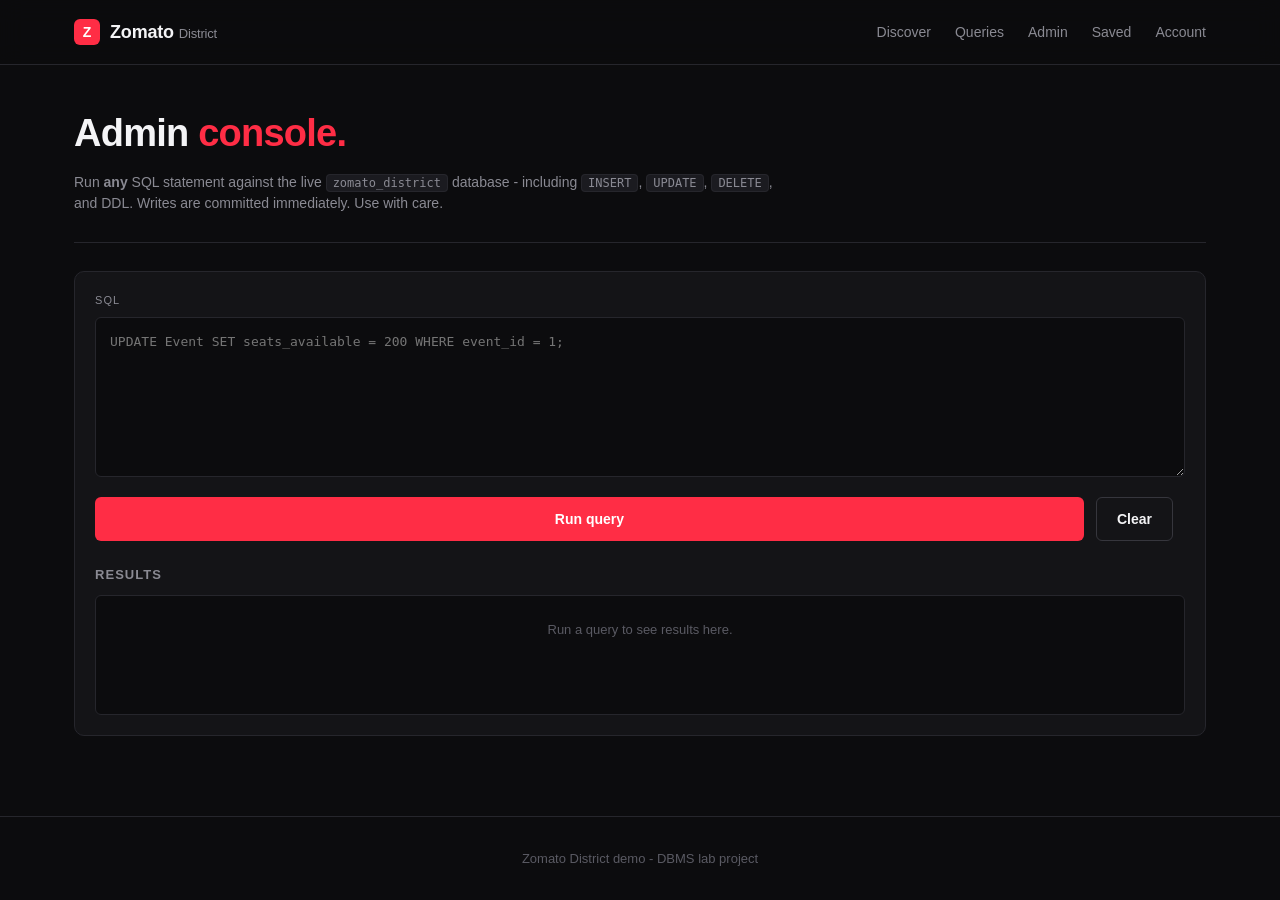
==== frontend/admin.html @ e1ee9258 "Added admin page which allows all queries and updated the frontend" ====
<!doctype html>
<html lang="en">
<head>
<meta charset="utf-8" />
<meta name="viewport" content="width=device-width, initial-scale=1" />
<title>Admin - Zomato District</title>
<link rel="stylesheet" href="css/style.css" />
</head>
<body>

<header class="site-header">
  <div class="container">
    <a href="index.html" class="logo">
      <div class="logo-mark">Z</div>
      <div>Zomato <span class="logo-sub">District</span></div>
    </a>
    <nav class="site-nav">
      <a href="index.html">Discover</a>
      <a href="queries.html">Queries</a>
      <a href="admin.html">Admin</a>
      <a href="#">Saved</a>
      <a href="#">Account</a>
    </nav>
  </div>
</header>

<main class="container">
  <section class="queries-hero">
    <h1>Admin <span class="accent">console.</span></h1>
    <p>
      Run <strong>any</strong> SQL statement against the live <code>zomato_district</code> database -
      including <code>INSERT</code>, <code>UPDATE</code>, <code>DELETE</code>, and DDL.
      Writes are committed immediately. Use with care.
    </p>
  </section>

  <div class="queries-wrap">
    <section class="editor-panel" style="grid-column: 1 / -1;">
      <label class="panel-label" for="sqlEditor">SQL</label>
      <textarea id="sqlEditor" class="sql-editor" spellcheck="false"
        placeholder="UPDATE Event SET seats_available = 200 WHERE event_id = 1;"></textarea>

      <div class="editor-actions">
        <button id="runBtn" class="btn btn-primary">Run query</button>
        <button id="clearBtn" class="btn btn-ghost">Clear</button>
        <span id="statusLine" class="status-line"></span>
      </div>

      <div id="errorBox" class="notice warn hidden" style="margin-top: 14px;"></div>

      <div class="results-wrap">
        <h2>Results</h2>
        <div id="resultsRoot" class="results-root">
          <div class="results-empty">Run a query to see results here.</div>
        </div>
      </div>
    </section>
  </div>
</main>

<footer class="site-footer">
  <div class="container">Zomato District demo - DBMS lab project</div>
</footer>

<script src="js/utils.js"></script>
<script src="js/admin.js"></script>
</body>
</html>
---- frontend/css/style.css ----
:root {
  --bg: #0c0c0e;
  --bg-elev: #141417;
  --bg-elev-2: #1b1b20;
  --border: #26262c;
  --border-strong: #36363d;
  --text: #f4f4f6;
  --text-muted: #8a8a93;
  --text-dim: #5a5a63;
  --red: #ff2d45;
  --red-soft: #ff5566;
  --red-ink: #2a0b10;
  --radius: 10px;
  --radius-sm: 6px;
  --shadow: 0 1px 0 rgba(255, 255, 255, 0.03) inset, 0 10px 30px rgba(0, 0, 0, 0.4);
}

* { box-sizing: border-box; margin: 0; padding: 0; }

html, body {
  background: var(--bg);
  color: var(--text);
  font-family: -apple-system, BlinkMacSystemFont, "Inter", "Segoe UI", Roboto, Helvetica, Arial, sans-serif;
  font-size: 15px;
  line-height: 1.5;
  min-height: 100vh;
  -webkit-font-smoothing: antialiased;
}

a { color: inherit; text-decoration: none; }
button { font: inherit; color: inherit; cursor: pointer; border: none; background: none; }
input, select { font: inherit; color: inherit; }

/* ---------- layout ---------- */

.container {
  max-width: 1180px;
  margin: 0 auto;
  padding: 0 24px;
}

.site-header {
  border-bottom: 1px solid var(--border);
  background: rgba(12, 12, 14, 0.85);
  backdrop-filter: blur(12px);
  position: sticky;
  top: 0;
  z-index: 10;
}

.site-header .container {
  display: flex;
  align-items: center;
  justify-content: space-between;
  height: 64px;
}

.logo {
  display: flex;
  align-items: center;
  gap: 10px;
  font-weight: 700;
  font-size: 18px;
  letter-spacing: -0.01em;
}
.logo-mark {
  width: 26px;
  height: 26px;
  border-radius: 6px;
  background: var(--red);
  display: grid;
  place-items: center;
  color: white;
  font-weight: 900;
  font-size: 14px;
}
.logo-sub { color: var(--text-muted); font-weight: 400; font-size: 13px; }

.site-nav { display: flex; gap: 24px; font-size: 14px; color: var(--text-muted); }
.site-nav a:hover { color: var(--text); }

.site-footer {
  border-top: 1px solid var(--border);
  margin-top: 80px;
  padding: 32px 0;
  color: var(--text-dim);
  font-size: 13px;
  text-align: center;
}

/* ---------- hero ---------- */

.hero {
  padding: 56px 0 40px;
  border-bottom: 1px solid var(--border);
}
.hero h1 {
  font-size: clamp(28px, 4vw, 42px);
  font-weight: 700;
  letter-spacing: -0.02em;
  margin-bottom: 10px;
}
.hero h1 .accent { color: var(--red); }
.hero p {
  color: var(--text-muted);
  font-size: 16px;
  max-width: 640px;
}

/* ---------- filters ---------- */

.filters {
  display: flex;
  flex-wrap: wrap;
  gap: 12px;
  margin-top: 28px;
}
.filters input,
.filters select {
  background: var(--bg-elev);
  border: 1px solid var(--border);
  border-radius: var(--radius-sm);
  padding: 10px 14px;
  color: var(--text);
  min-width: 180px;
  transition: border-color 0.15s;
}
.filters input:focus,
.filters select:focus {
  outline: none;
  border-color: var(--red);
}
.filters input::placeholder { color: var(--text-dim); }
.filters .search-box { flex: 1; min-width: 240px; }

/* ---------- event grid ---------- */

.section-title {
  font-size: 20px;
  font-weight: 600;
  margin: 40px 0 20px;
  letter-spacing: -0.01em;
}
.section-title .count {
  color: var(--text-dim);
  font-weight: 400;
  font-size: 14px;
  margin-left: 10px;
}

.event-grid {
  display: grid;
  grid-template-columns: repeat(auto-fill, minmax(280px, 1fr));
  gap: 20px;
}

.event-card {
  background: var(--bg-elev);
  border: 1px solid var(--border);
  border-radius: var(--radius);
  overflow: hidden;
  transition: transform 0.2s, border-color 0.2s;
  display: flex;
  flex-direction: column;
  cursor: pointer;
}
.event-card:hover {
  border-color: var(--red);
  transform: translateY(-2px);
}
.event-card .cover {
  height: 140px;
  background: linear-gradient(135deg, #1b1b20 0%, #26262c 100%);
  position: relative;
  border-bottom: 1px solid var(--border);
  display: grid;
  place-items: center;
  color: var(--text-dim);
  font-size: 12px;
  letter-spacing: 0.1em;
  text-transform: uppercase;
}
.event-card .cover::before {
  content: "";
  position: absolute; inset: 0;
  background: radial-gradient(circle at 20% 10%, rgba(255, 45, 69, 0.15), transparent 60%);
}
.event-card .cover .cat-badge {
  position: absolute; top: 12px; left: 12px;
  background: rgba(12, 12, 14, 0.8);
  color: var(--text);
  padding: 4px 10px;
  border-radius: 100px;
  font-size: 11px;
  letter-spacing: 0.02em;
  border: 1px solid var(--border-strong);
  text-transform: none;
}
.event-card .cover .age-badge {
  position: absolute; top: 12px; right: 12px;
  background: var(--red);
  color: white;
  padding: 3px 8px;
  border-radius: 100px;
  font-size: 10px;
  font-weight: 700;
}

.event-card .body {
  padding: 16px 18px 20px;
  flex: 1;
  display: flex;
  flex-direction: column;
  gap: 8px;
}
.event-card h3 {
  font-size: 16px;
  font-weight: 600;
  letter-spacing: -0.01em;
}
.event-card .meta {
  color: var(--text-muted);
  font-size: 13px;
  display: flex;
  flex-wrap: wrap;
  gap: 6px 10px;
}
.event-card .meta span { display: inline-flex; align-items: center; gap: 5px; }
.event-card .meta .dot { color: var(--text-dim); }

.event-card .foot {
  margin-top: auto;
  padding-top: 14px;
  display: flex;
  justify-content: space-between;
  align-items: center;
  border-top: 1px solid var(--border);
}
.event-card .price {
  color: var(--text);
  font-weight: 700;
  font-size: 16px;
}
.event-card .price .from { color: var(--text-dim); font-weight: 400; font-size: 11px; text-transform: uppercase; }
.event-card .seats {
  font-size: 12px;
  color: var(--text-muted);
}
.event-card .seats.low { color: var(--red); }

.empty-state {
  padding: 80px 20px;
  text-align: center;
  color: var(--text-muted);
  border: 1px dashed var(--border);
  border-radius: var(--radius);
}

/* ---------- event detail page ---------- */

.event-detail {
  display: grid;
  grid-template-columns: 1.6fr 1fr;
  gap: 32px;
  margin-top: 40px;
}
@media (max-width: 860px) { .event-detail { grid-template-columns: 1fr; } }

.detail-main h1 {
  font-size: clamp(26px, 3.4vw, 36px);
  font-weight: 700;
  letter-spacing: -0.02em;
  margin-bottom: 12px;
}
.detail-main .chips {
  display: flex;
  gap: 8px;
  flex-wrap: wrap;
  margin-bottom: 24px;
}
.chip {
  display: inline-flex;
  align-items: center;
  gap: 6px;
  background: var(--bg-elev);
  border: 1px solid var(--border);
  padding: 5px 12px;
  border-radius: 100px;
  font-size: 12px;
  color: var(--text-muted);
}
.chip.red {
  background: rgba(255, 45, 69, 0.1);
  border-color: rgba(255, 45, 69, 0.3);
  color: var(--red-soft);
}

.detail-main .about {
  background: var(--bg-elev);
  border: 1px solid var(--border);
  border-radius: var(--radius);
  padding: 24px;
  margin-bottom: 24px;
}
.detail-main .about h2 {
  font-size: 15px;
  font-weight: 600;
  text-transform: uppercase;
  letter-spacing: 0.08em;
  color: var(--text-muted);
  margin-bottom: 12px;
}
.detail-main .about p { color: var(--text); line-height: 1.65; }

.info-grid {
  display: grid;
  grid-template-columns: repeat(auto-fit, minmax(140px, 1fr));
  gap: 14px;
  margin-top: 18px;
  padding-top: 18px;
  border-top: 1px solid var(--border);
}
.info-grid div .label {
  display: block;
  color: var(--text-dim);
  font-size: 11px;
  text-transform: uppercase;
  letter-spacing: 0.05em;
  margin-bottom: 4px;
}
.info-grid div .value { color: var(--text); font-size: 14px; }

.lineup-list { display: flex; flex-direction: column; gap: 10px; }
.lineup-item {
  display: flex;
  align-items: center;
  justify-content: space-between;
  background: var(--bg-elev-2);
  border: 1px solid var(--border);
  padding: 12px 16px;
  border-radius: var(--radius-sm);
}
.lineup-item .name { font-weight: 500; }
.lineup-item .type { color: var(--text-muted); font-size: 12px; }

.reviews-list { display: flex; flex-direction: column; gap: 14px; }
.review-item {
  background: var(--bg-elev-2);
  border: 1px solid var(--border);
  padding: 16px 18px;
  border-radius: var(--radius-sm);
}
.review-item .head {
  display: flex;
  justify-content: space-between;
  align-items: center;
  margin-bottom: 8px;
}
.review-item .reviewer { font-weight: 500; font-size: 14px; }
.review-item .date { color: var(--text-dim); font-size: 12px; }
.review-item .stars { color: var(--red); letter-spacing: 2px; font-size: 14px; }
.review-item .stars .off { color: var(--border-strong); }
.review-item p { color: var(--text-muted); font-size: 14px; }

/* side panel */
.detail-side {
  position: sticky;
  top: 96px;
  align-self: start;
  background: var(--bg-elev);
  border: 1px solid var(--border);
  border-radius: var(--radius);
  padding: 24px;
}
.detail-side .price-block {
  padding-bottom: 16px;
  border-bottom: 1px solid var(--border);
  margin-bottom: 16px;
}
.detail-side .price-big {
  font-size: 30px;
  font-weight: 700;
  letter-spacing: -0.02em;
}
.detail-side .price-big .unit { color: var(--text-dim); font-size: 13px; font-weight: 400; margin-left: 4px; }
.detail-side .side-row {
  display: flex;
  justify-content: space-between;
  color: var(--text-muted);
  font-size: 13px;
  padding: 8px 0;
}
.detail-side .side-row .v { color: var(--text); font-weight: 500; }

.btn-row { display: flex; gap: 10px; margin-top: 16px; }

.btn {
  display: inline-flex;
  align-items: center;
  justify-content: center;
  gap: 8px;
  height: 44px;
  padding: 0 20px;
  border-radius: var(--radius-sm);
  font-weight: 600;
  font-size: 14px;
  transition: transform 0.05s, background 0.2s, border-color 0.2s;
  border: 1px solid transparent;
}
.btn:active { transform: scale(0.98); }
.btn-primary {
  background: var(--red);
  color: white;
  flex: 1;
}
.btn-primary:hover { background: var(--red-soft); }
.btn-ghost {
  background: transparent;
  border: 1px solid var(--border-strong);
  color: var(--text);
}
.btn-ghost:hover { border-color: var(--red); color: var(--red); }
.btn-ghost.active { background: rgba(255, 45, 69, 0.1); border-color: var(--red); color: var(--red); }

/* ---------- booking page ---------- */

.booking-wrap {
  display: grid;
  grid-template-columns: 1fr 1fr;
  gap: 32px;
  margin-top: 40px;
}
@media (max-width: 860px) { .booking-wrap { grid-template-columns: 1fr; } }

.panel {
  background: var(--bg-elev);
  border: 1px solid var(--border);
  border-radius: var(--radius);
  padding: 28px;
}
.panel h2 {
  font-size: 15px;
  font-weight: 600;
  text-transform: uppercase;
  letter-spacing: 0.08em;
  color: var(--text-muted);
  margin-bottom: 20px;
}

.form-row {
  margin-bottom: 20px;
}
.form-row label {
  display: block;
  font-size: 12px;
  color: var(--text-muted);
  text-transform: uppercase;
  letter-spacing: 0.05em;
  margin-bottom: 8px;
}
.counter {
  display: inline-flex;
  align-items: center;
  gap: 0;
  border: 1px solid var(--border-strong);
  border-radius: var(--radius-sm);
  overflow: hidden;
}
.counter button {
  width: 44px;
  height: 44px;
  font-size: 18px;
  background: var(--bg-elev-2);
  color: var(--text);
  border-right: 1px solid var(--border);
}
.counter button:last-child { border-left: 1px solid var(--border); border-right: none; }
.counter button:hover { background: var(--bg-elev); color: var(--red); }
.counter .value {
  min-width: 56px;
  text-align: center;
  font-weight: 600;
  font-size: 16px;
}

.offer-box { display: flex; gap: 8px; }
.offer-box input { flex: 1; background: var(--bg-elev-2); border: 1px solid var(--border-strong); padding: 0 14px; height: 44px; border-radius: var(--radius-sm); text-transform: uppercase; letter-spacing: 0.05em; }
.offer-box input:focus { outline: none; border-color: var(--red); }
.offer-box button { height: 44px; padding: 0 18px; border-radius: var(--radius-sm); background: var(--bg-elev-2); border: 1px solid var(--border-strong); color: var(--text); font-weight: 600; font-size: 13px; }
.offer-box button:hover { border-color: var(--red); color: var(--red); }

.select {
  width: 100%;
  background: var(--bg-elev-2);
  border: 1px solid var(--border-strong);
  color: var(--text);
  height: 44px;
  padding: 0 14px;
  border-radius: var(--radius-sm);
}
.select:focus { outline: none; border-color: var(--red); }

.notice {
  padding: 12px 14px;
  border-radius: var(--radius-sm);
  font-size: 13px;
  margin: 10px 0;
}
.notice.warn {
  background: rgba(255, 45, 69, 0.08);
  border: 1px solid rgba(255, 45, 69, 0.3);
  color: var(--red-soft);
}
.notice.info {
  background: var(--bg-elev-2);
  border: 1px solid var(--border);
  color: var(--text-muted);
}
.notice.ok {
  background: rgba(255, 45, 69, 0.08);
  border: 1px solid rgba(255, 45, 69, 0.4);
  color: var(--red-soft);
}

.summary-row {
  display: flex;
  justify-content: space-between;
  padding: 10px 0;
  color: var(--text-muted);
  font-size: 14px;
}
.summary-row.discount { color: var(--red); }
.summary-total {
  display: flex;
  justify-content: space-between;
  padding-top: 16px;
  margin-top: 8px;
  border-top: 1px solid var(--border);
  font-size: 18px;
  font-weight: 700;
}

.success-banner {
  margin-top: 24px;
  padding: 24px;
  border: 1px solid var(--red);
  background: rgba(255, 45, 69, 0.08);
  border-radius: var(--radius);
  text-align: center;
}
.success-banner h3 { color: var(--red); font-size: 20px; margin-bottom: 6px; letter-spacing: -0.01em; }
.success-banner p { color: var(--text-muted); font-size: 14px; }
.success-banner .code { color: var(--text); font-weight: 600; }
.hidden { display: none !important; }

/* ---------- back link ---------- */

.back-link {
  display: inline-flex;
  align-items: center;
  gap: 6px;
  color: var(--text-muted);
  font-size: 13px;
  margin-top: 24px;
  transition: color 0.15s;
}
.back-link:hover { color: var(--red); }

/* ---------- scrollbar polish ---------- */

::-webkit-scrollbar { width: 10px; height: 10px; }
::-webkit-scrollbar-track { background: var(--bg); }
::-webkit-scrollbar-thumb { background: var(--border-strong); border-radius: 100px; }
::-webkit-scrollbar-thumb:hover { background: var(--red); }

/* ---------- queries page ---------- */

.queries-hero {
  padding: 40px 0 28px;
  border-bottom: 1px solid var(--border);
  margin-bottom: 28px;
}
.queries-hero h1 {
  font-size: 38px;
  letter-spacing: -0.02em;
  font-weight: 800;
}
.queries-hero h1 .accent { color: var(--red); }
.queries-hero p {
  color: var(--text-muted);
  font-size: 14px;
  max-width: 720px;
  margin-top: 10px;
}
.queries-hero code {
  background: var(--bg-elev-2);
  padding: 1px 6px;
  border-radius: 4px;
  border: 1px solid var(--border);
  font-size: 12px;
}

.queries-wrap {
  display: grid;
  grid-template-columns: 280px 1fr;
  gap: 24px;
  margin-bottom: 60px;
}
@media (max-width: 900px) {
  .queries-wrap { grid-template-columns: 1fr; }
}

.preset-panel {
  background: var(--bg-elev);
  border: 1px solid var(--border);
  border-radius: var(--radius);
  padding: 18px;
  max-height: 80vh;
  overflow-y: auto;
  position: sticky;
  top: 80px;
}
.preset-panel h2 {
  font-size: 13px;
  text-transform: uppercase;
  letter-spacing: 0.08em;
  color: var(--text-muted);
  margin-bottom: 14px;
}
.preset-list { display: flex; flex-direction: column; gap: 14px; }
.preset-loading { color: var(--text-dim); font-size: 13px; }
.preset-group h3 {
  font-size: 11px;
  text-transform: uppercase;
  letter-spacing: 0.1em;
  color: var(--text-dim);
  margin-bottom: 6px;
}
.preset-btn {
  display: block;
  width: 100%;
  text-align: left;
  padding: 8px 10px;
  border-radius: var(--radius-sm);
  border: 1px solid var(--border);
  background: var(--bg-elev-2);
  color: var(--text);
  font-size: 13px;
  margin-bottom: 4px;
  transition: background 0.15s, border-color 0.15s, color 0.15s;
}
.preset-btn:hover {
  background: var(--bg);
  border-color: var(--red);
  color: var(--red-soft);
}

.editor-panel {
  background: var(--bg-elev);
  border: 1px solid var(--border);
  border-radius: var(--radius);
  padding: 20px;
}
.panel-label {
  display: block;
  font-size: 11px;
  text-transform: uppercase;
  letter-spacing: 0.1em;
  color: var(--text-muted);
  margin-bottom: 8px;
}
.sql-editor {
  width: 100%;
  min-height: 160px;
  background: var(--bg);
  color: var(--text);
  border: 1px solid var(--border);
  border-radius: var(--radius-sm);
  padding: 14px;
  font-family: "JetBrains Mono", "SF Mono", Menlo, Consolas, monospace;
  font-size: 13px;
  line-height: 1.6;
  resize: vertical;
  outline: none;
  transition: border-color 0.15s;
}
.sql-editor:focus { border-color: var(--red); }

.editor-actions {
  display: flex;
  align-items: center;
  gap: 12px;
  margin-top: 14px;
}
.status-line {
  color: var(--text-muted);
  font-size: 12px;
  font-family: "JetBrains Mono", "SF Mono", Menlo, Consolas, monospace;
}

.results-wrap { margin-top: 24px; }
.results-wrap h2 {
  font-size: 13px;
  text-transform: uppercase;
  letter-spacing: 0.08em;
  color: var(--text-muted);
  margin-bottom: 10px;
}
.results-root {
  background: var(--bg);
  border: 1px solid var(--border);
  border-radius: var(--radius-sm);
  min-height: 120px;
}
.results-empty {
  color: var(--text-dim);
  font-size: 13px;
  padding: 24px;
  text-align: center;
}
.results-table-scroll {
  overflow: auto;
  max-height: 540px;
}
.results-table {
  width: 100%;
  border-collapse: collapse;
  font-family: "JetBrains Mono", "SF Mono", Menlo, Consolas, monospace;
  font-size: 12.5px;
}
.results-table th,
.results-table td {
  text-align: left;
  padding: 9px 12px;
  border-bottom: 1px solid var(--border);
  white-space: nowrap;
}
.results-table thead th {
  background: var(--bg-elev-2);
  position: sticky;
  top: 0;
  color: var(--red-soft);
  font-weight: 600;
  font-size: 11px;
  text-transform: uppercase;
  letter-spacing: 0.04em;
  z-index: 1;
}
.results-table tbody tr:hover { background: var(--bg-elev); }
.cell-null { color: var(--text-dim); font-style: italic; }
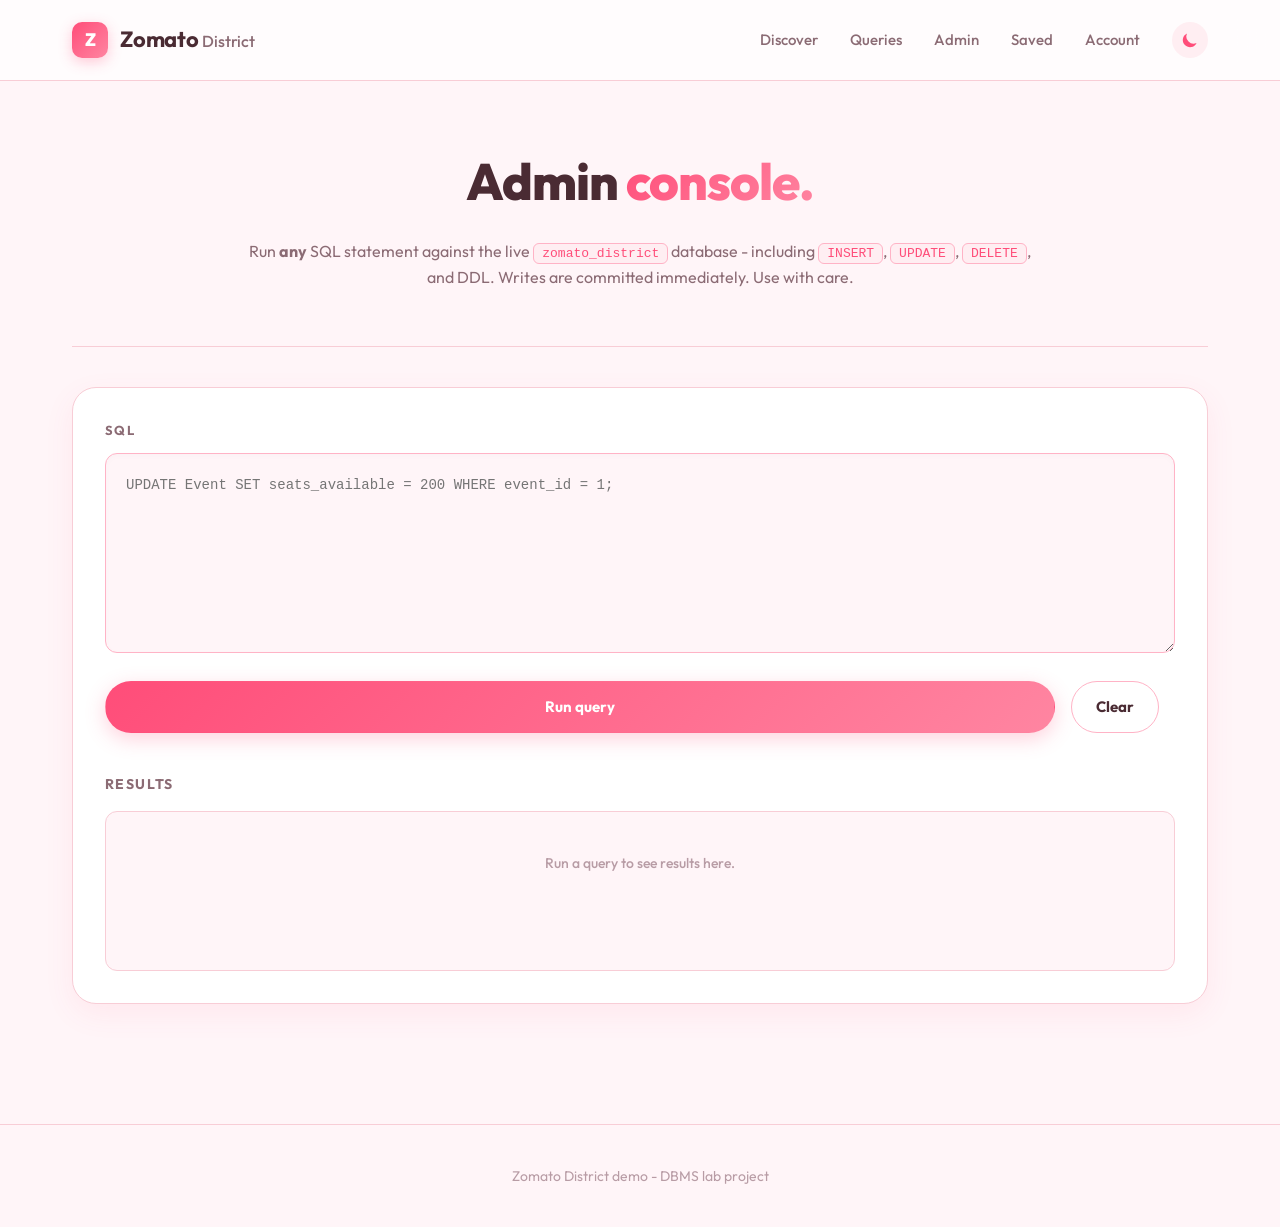
==== commit 5a2a0c86: "Pastel Pink Front End" ====
--- a/frontend/admin.html
+++ b/frontend/admin.html
@@ -4,6 +4,7 @@
 <meta charset="utf-8" />
 <meta name="viewport" content="width=device-width, initial-scale=1" />
 <title>Admin - Zomato District</title>
+<link href="https://fonts.googleapis.com/css2?family=Outfit:wght@300;400;500;600;700&display=swap" rel="stylesheet" />
 <link rel="stylesheet" href="css/style.css" />
 </head>
 <body>
@@ -20,6 +21,10 @@
       <a href="admin.html">Admin</a>
       <a href="#">Saved</a>
       <a href="#">Account</a>
+      <button class="theme-toggle" id="theme-toggle" aria-label="Toggle theme">
+        <svg id="theme-toggle-dark-icon" class="hidden" viewBox="0 0 20 20" xmlns="http://www.w3.org/2000/svg" fill="currentColor"><path d="M17.293 13.293A8 8 0 016.707 2.707a8.001 8.001 0 1010.586 10.586z"></path></svg>
+        <svg id="theme-toggle-light-icon" class="hidden" viewBox="0 0 20 20" xmlns="http://www.w3.org/2000/svg" fill="currentColor"><path d="M10 2a1 1 0 011 1v1a1 1 0 11-2 0V3a1 1 0 011-1zm4 8a4 4 0 11-8 0 4 4 0 018 0zm-.464 4.95l.707.707a1 1 0 001.414-1.414l-.707-.707a1 1 0 00-1.414 1.414zm2.12-10.607a1 1 0 010 1.414l-.706.707a1 1 0 11-1.414-1.414l.707-.707a1 1 0 011.414 0zM17 11a1 1 0 100-2h-1a1 1 0 100 2h1zm-7 4a1 1 0 011 1v1a1 1 0 11-2 0v-1a1 1 0 011-1zM5.05 6.464A1 1 0 106.465 5.05l-.708-.707a1 1 0 00-1.414 1.414l.707.707zm1.414 8.486l-.707.707a1 1 0 01-1.414-1.414l.707-.707a1 1 0 011.414 1.414zM4 11a1 1 0 100-2H3a1 1 0 000 2h1z" fill-rule="evenodd" clip-rule="evenodd"></path></svg>
+      </button>
     </nav>
   </div>
 </header>
--- a/frontend/css/style.css
+++ b/frontend/css/style.css
@@ -1,18 +1,40 @@
 :root {
-  --bg: #0c0c0e;
-  --bg-elev: #141417;
-  --bg-elev-2: #1b1b20;
-  --border: #26262c;
-  --border-strong: #36363d;
-  --text: #f4f4f6;
-  --text-muted: #8a8a93;
-  --text-dim: #5a5a63;
-  --red: #ff2d45;
-  --red-soft: #ff5566;
-  --red-ink: #2a0b10;
-  --radius: 10px;
-  --radius-sm: 6px;
-  --shadow: 0 1px 0 rgba(255, 255, 255, 0.03) inset, 0 10px 30px rgba(0, 0, 0, 0.4);
+  /* Pastel Light Theme variables */
+  --bg: #fff5f8;       /* Very soft pastel pink */
+  --bg-elev: #ffffff;  /* White for cards */
+  --bg-elev-2: #ffeef2;
+  --bg-elev-hover: #ffecf0;
+  --border: #f8cdd6;
+  --border-strong: #ffb3c6;
+  --text: #4a2b33;     /* Dark muted pink/brown */
+  --text-muted: #8b6b74;
+  --text-dim: #b89ca5;
+  --red: #ff4d79;      /* Tasteful vibrant pink */
+  --red-soft: #ff85a1;
+  --red-ink: #ffe5ec;
+  --radius: 24px;
+  --radius-sm: 12px;
+  --shadow: 0 10px 30px rgba(255, 77, 121, 0.08);
+  --shadow-hover: 0 20px 40px rgba(255, 77, 121, 0.15);
+  --glass-bg: rgba(255, 255, 255, 0.7);
+}
+
+[data-theme="dark"] {
+  --bg: #140d10;
+  --bg-elev: #1d1216;
+  --bg-elev-2: #2b1c22;
+  --bg-elev-hover: #2e1c23;
+  --border: #3b252d;
+  --border-strong: #4d313a;
+  --text: #ffeef2;
+  --text-muted: #b89ca5;
+  --text-dim: #7a636a;
+  --red: #ff4d79;
+  --red-soft: #ff85a1;
+  --red-ink: #3b1723;
+  --shadow: 0 10px 30px rgba(0, 0, 0, 0.4);
+  --shadow-hover: 0 20px 40px rgba(255, 77, 121, 0.2);
+  --glass-bg: rgba(20, 13, 16, 0.75);
 }
 
 * { box-sizing: border-box; margin: 0; padding: 0; }
@@ -20,138 +42,187 @@
 html, body {
   background: var(--bg);
   color: var(--text);
-  font-family: -apple-system, BlinkMacSystemFont, "Inter", "Segoe UI", Roboto, Helvetica, Arial, sans-serif;
-  font-size: 15px;
-  line-height: 1.5;
+  font-family: 'Outfit', -apple-system, BlinkMacSystemFont, "Segoe UI", Roboto, sans-serif;
+  font-size: 16px;
+  line-height: 1.6;
   min-height: 100vh;
   -webkit-font-smoothing: antialiased;
-}
-
-a { color: inherit; text-decoration: none; }
+  transition: background-color 0.4s cubic-bezier(0.4, 0, 0.2, 1), color 0.4s cubic-bezier(0.4, 0, 0.2, 1);
+}
+
+a { color: inherit; text-decoration: none; transition: color 0.3s; }
 button { font: inherit; color: inherit; cursor: pointer; border: none; background: none; }
-input, select { font: inherit; color: inherit; }
+input, select, textarea { font: inherit; color: inherit; }
 
 /* ---------- layout ---------- */
-
 .container {
-  max-width: 1180px;
+  max-width: 1200px;
   margin: 0 auto;
-  padding: 0 24px;
+  padding: 0 32px;
 }
 
 .site-header {
   border-bottom: 1px solid var(--border);
-  background: rgba(12, 12, 14, 0.85);
-  backdrop-filter: blur(12px);
+  background: var(--glass-bg);
+  backdrop-filter: blur(20px);
+  -webkit-backdrop-filter: blur(20px);
   position: sticky;
   top: 0;
-  z-index: 10;
+  z-index: 100;
+  transition: all 0.4s ease;
 }
 
 .site-header .container {
   display: flex;
   align-items: center;
   justify-content: space-between;
-  height: 64px;
+  height: 80px;
 }
 
 .logo {
   display: flex;
   align-items: center;
-  gap: 10px;
-  font-weight: 700;
-  font-size: 18px;
+  gap: 12px;
+  font-weight: 700;
+  font-size: 22px;
   letter-spacing: -0.01em;
-}
+  transition: transform 0.3s;
+}
+.logo:hover {
+  transform: scale(1.02);
+}
+
 .logo-mark {
-  width: 26px;
-  height: 26px;
-  border-radius: 6px;
-  background: var(--red);
+  width: 36px;
+  height: 36px;
+  border-radius: 10px;
+  background: linear-gradient(135deg, var(--red), var(--red-soft));
   display: grid;
   place-items: center;
   color: white;
-  font-weight: 900;
-  font-size: 14px;
-}
-.logo-sub { color: var(--text-muted); font-weight: 400; font-size: 13px; }
-
-.site-nav { display: flex; gap: 24px; font-size: 14px; color: var(--text-muted); }
-.site-nav a:hover { color: var(--text); }
+  font-weight: 800;
+  font-size: 18px;
+  box-shadow: 0 4px 14px rgba(255, 77, 121, 0.3);
+}
+.logo-sub { color: var(--text-muted); font-weight: 500; font-size: 16px; }
+
+.site-nav { display: flex; gap: 32px; font-size: 15px; font-weight: 500; color: var(--text-muted); align-items: center; }
+.site-nav a:hover { color: var(--red); transform: translateY(-1px); }
+.site-nav a { transition: all 0.2s cubic-bezier(0.4, 0, 0.2, 1); }
+
+/* Theme Toggle */
+.theme-toggle {
+    width: 36px; height: 36px;
+    display: flex; align-items: center; justify-content: center;
+    border-radius: 50%;
+    background: var(--bg-elev-2);
+    color: var(--red);
+    transition: all 0.3s cubic-bezier(0.4, 0, 0.2, 1);
+}
+.theme-toggle:hover { background: var(--red); color: white; transform: rotate(15deg) scale(1.1); box-shadow: 0 4px 12px rgba(255,77,121,0.2); }
+.theme-toggle svg { width: 18px; height: 18px; }
+.hidden { display: none !important; }
 
 .site-footer {
   border-top: 1px solid var(--border);
-  margin-top: 80px;
-  padding: 32px 0;
+  margin-top: 120px;
+  padding: 40px 0;
   color: var(--text-dim);
-  font-size: 13px;
+  font-size: 14px;
   text-align: center;
 }
 
 /* ---------- hero ---------- */
-
 .hero {
-  padding: 56px 0 40px;
+  padding: 100px 0 80px;
+  text-align: center;
   border-bottom: 1px solid var(--border);
-}
+  display: flex; flex-direction: column; align-items: center;
+  animation: fadeUp 0.8s cubic-bezier(0.16, 1, 0.3, 1) forwards;
+}
+@keyframes fadeUp {
+  from { opacity: 0; transform: translateY(20px); }
+  to { opacity: 1; transform: translateY(0); }
+}
+
 .hero h1 {
-  font-size: clamp(28px, 4vw, 42px);
-  font-weight: 700;
+  font-size: clamp(42px, 5vw, 64px);
+  font-weight: 800;
   letter-spacing: -0.02em;
-  margin-bottom: 10px;
-}
-.hero h1 .accent { color: var(--red); }
+  margin-bottom: 20px;
+  line-height: 1.1;
+}
+.hero h1 .accent { 
+  background: linear-gradient(135deg, var(--red), var(--red-soft));
+  -webkit-background-clip: text;
+  -webkit-text-fill-color: transparent;
+  display: inline-block;
+}
 .hero p {
   color: var(--text-muted);
-  font-size: 16px;
+  font-size: 18px;
+  font-weight: 400;
   max-width: 640px;
+  margin: 0 auto;
 }
 
 /* ---------- filters ---------- */
-
 .filters {
   display: flex;
   flex-wrap: wrap;
-  gap: 12px;
-  margin-top: 28px;
+  gap: 16px;
+  margin-top: 48px;
+  justify-content: center;
+  max-width: 860px; width: 100%;
 }
 .filters input,
 .filters select {
   background: var(--bg-elev);
   border: 1px solid var(--border);
-  border-radius: var(--radius-sm);
-  padding: 10px 14px;
+  border-radius: 100px; /* Pillow corners */
+  padding: 14px 24px;
   color: var(--text);
-  min-width: 180px;
-  transition: border-color 0.15s;
+  min-width: 200px;
+  transition: all 0.3s cubic-bezier(0.4, 0, 0.2, 1);
+  box-shadow: 0 4px 12px rgba(0,0,0,0.02);
+  font-weight: 500;
+}
+.filters input:hover,
+.filters select:hover {
+  border-color: var(--border-strong);
+  box-shadow: 0 6px 16px rgba(0,0,0,0.04);
 }
 .filters input:focus,
 .filters select:focus {
   outline: none;
   border-color: var(--red);
+  box-shadow: 0 0 0 3px var(--red-ink);
 }
 .filters input::placeholder { color: var(--text-dim); }
-.filters .search-box { flex: 1; min-width: 240px; }
+.filters .search-box { flex: 1; min-width: 280px; }
 
 /* ---------- event grid ---------- */
-
 .section-title {
-  font-size: 20px;
-  font-weight: 600;
-  margin: 40px 0 20px;
+  font-size: 24px;
+  font-weight: 700;
+  margin: 60px 0 30px;
   letter-spacing: -0.01em;
+  text-align: center;
 }
 .section-title .count {
   color: var(--text-dim);
-  font-weight: 400;
-  font-size: 14px;
-  margin-left: 10px;
+  font-weight: 500;
+  font-size: 16px;
+  margin-left: 12px;
+  background: var(--bg-elev-2);
+  padding: 4px 12px;
+  border-radius: 100px;
 }
 
 .event-grid {
   display: grid;
-  grid-template-columns: repeat(auto-fill, minmax(280px, 1fr));
-  gap: 20px;
+  grid-template-columns: repeat(auto-fill, minmax(300px, 1fr));
+  gap: 32px;
 }
 
 .event-card {
@@ -159,78 +230,90 @@
   border: 1px solid var(--border);
   border-radius: var(--radius);
   overflow: hidden;
-  transition: transform 0.2s, border-color 0.2s;
+  transition: all 0.4s cubic-bezier(0.16, 1, 0.3, 1);
   display: flex;
   flex-direction: column;
   cursor: pointer;
+  box-shadow: var(--shadow);
 }
 .event-card:hover {
-  border-color: var(--red);
-  transform: translateY(-2px);
+  border-color: var(--red-soft);
+  transform: translateY(-8px) scale(1.01);
+  box-shadow: var(--shadow-hover);
 }
 .event-card .cover {
-  height: 140px;
-  background: linear-gradient(135deg, #1b1b20 0%, #26262c 100%);
+  height: 180px;
+  background: linear-gradient(135deg, var(--bg-elev-2) 0%, var(--bg) 100%);
   position: relative;
   border-bottom: 1px solid var(--border);
   display: grid;
   place-items: center;
   color: var(--text-dim);
-  font-size: 12px;
+  font-size: 14px;
+  font-weight: 600;
   letter-spacing: 0.1em;
   text-transform: uppercase;
+  transition: background 0.4s;
+}
+.event-card:hover .cover {
+  background: linear-gradient(135deg, var(--red-ink) 0%, var(--bg-elev-2) 100%);
+  color: var(--red);
 }
 .event-card .cover::before {
   content: "";
   position: absolute; inset: 0;
-  background: radial-gradient(circle at 20% 10%, rgba(255, 45, 69, 0.15), transparent 60%);
+  background: radial-gradient(circle at 50% 50%, rgba(255, 77, 121, 0.1), transparent 70%);
 }
 .event-card .cover .cat-badge {
-  position: absolute; top: 12px; left: 12px;
-  background: rgba(12, 12, 14, 0.8);
+  position: absolute; top: 16px; left: 16px;
+  background: var(--glass-bg);
+  backdrop-filter: blur(8px);
   color: var(--text);
+  padding: 6px 14px;
+  border-radius: 100px;
+  font-size: 12px;
+  font-weight: 600;
+  border: 1px solid var(--border);
+  text-transform: none;
+  box-shadow: 0 4px 10px rgba(0,0,0,0.05);
+}
+.event-card .cover .age-badge {
+  position: absolute; top: 16px; right: 16px;
+  background: var(--red);
+  color: white;
   padding: 4px 10px;
   border-radius: 100px;
   font-size: 11px;
-  letter-spacing: 0.02em;
-  border: 1px solid var(--border-strong);
-  text-transform: none;
-}
-.event-card .cover .age-badge {
-  position: absolute; top: 12px; right: 12px;
-  background: var(--red);
-  color: white;
-  padding: 3px 8px;
-  border-radius: 100px;
-  font-size: 10px;
-  font-weight: 700;
+  font-weight: 700;
+  box-shadow: 0 4px 10px rgba(255,77,121,0.3);
 }
 
 .event-card .body {
-  padding: 16px 18px 20px;
+  padding: 24px;
   flex: 1;
   display: flex;
   flex-direction: column;
-  gap: 8px;
+  gap: 12px;
 }
 .event-card h3 {
-  font-size: 16px;
-  font-weight: 600;
+  font-size: 20px;
+  font-weight: 700;
   letter-spacing: -0.01em;
+  line-height: 1.3;
 }
 .event-card .meta {
   color: var(--text-muted);
-  font-size: 13px;
+  font-size: 14px;
   display: flex;
   flex-wrap: wrap;
-  gap: 6px 10px;
-}
-.event-card .meta span { display: inline-flex; align-items: center; gap: 5px; }
-.event-card .meta .dot { color: var(--text-dim); }
+  gap: 8px 12px;
+}
+.event-card .meta span { display: inline-flex; align-items: center; gap: 6px; }
+.event-card .meta .dot { color: var(--border-strong); }
 
 .event-card .foot {
   margin-top: auto;
-  padding-top: 14px;
+  padding-top: 20px;
   display: flex;
   justify-content: space-between;
   align-items: center;
@@ -238,278 +321,315 @@
 }
 .event-card .price {
   color: var(--text);
-  font-weight: 700;
-  font-size: 16px;
-}
-.event-card .price .from { color: var(--text-dim); font-weight: 400; font-size: 11px; text-transform: uppercase; }
+  font-weight: 800;
+  font-size: 18px;
+}
+.event-card .price .from { color: var(--text-dim); font-weight: 500; font-size: 12px; text-transform: uppercase; }
 .event-card .seats {
-  font-size: 12px;
-  color: var(--text-muted);
-}
-.event-card .seats.low { color: var(--red); }
+  font-size: 13px;
+  font-weight: 500;
+  color: var(--text-muted);
+  background: var(--bg-elev-2);
+  padding: 4px 10px;
+  border-radius: 6px;
+}
+.event-card .seats.low { color: var(--red); background: var(--red-ink); }
 
 .empty-state {
-  padding: 80px 20px;
+  padding: 100px 20px;
   text-align: center;
   color: var(--text-muted);
-  border: 1px dashed var(--border);
+  background: var(--bg-elev-2);
+  border: 1px dashed var(--border-strong);
   border-radius: var(--radius);
+  font-weight: 500;
+  margin-top: 40px;
 }
 
 /* ---------- event detail page ---------- */
-
 .event-detail {
   display: grid;
-  grid-template-columns: 1.6fr 1fr;
-  gap: 32px;
-  margin-top: 40px;
-}
-@media (max-width: 860px) { .event-detail { grid-template-columns: 1fr; } }
+  grid-template-columns: 1.8fr 1fr;
+  gap: 48px;
+  margin-top: 60px;
+}
+@media (max-width: 900px) { .event-detail { grid-template-columns: 1fr; } }
 
 .detail-main h1 {
-  font-size: clamp(26px, 3.4vw, 36px);
-  font-weight: 700;
+  font-size: clamp(32px, 4vw, 48px);
+  font-weight: 800;
   letter-spacing: -0.02em;
-  margin-bottom: 12px;
+  margin-bottom: 20px;
+  line-height: 1.2;
 }
 .detail-main .chips {
   display: flex;
-  gap: 8px;
+  gap: 10px;
   flex-wrap: wrap;
-  margin-bottom: 24px;
+  margin-bottom: 32px;
 }
 .chip {
   display: inline-flex;
   align-items: center;
-  gap: 6px;
-  background: var(--bg-elev);
-  border: 1px solid var(--border);
-  padding: 5px 12px;
+  gap: 8px;
+  background: var(--bg-elev);
+  border: 1px solid var(--border-strong);
+  padding: 6px 16px;
   border-radius: 100px;
-  font-size: 12px;
+  font-size: 13px;
+  font-weight: 600;
   color: var(--text-muted);
 }
 .chip.red {
-  background: rgba(255, 45, 69, 0.1);
-  border-color: rgba(255, 45, 69, 0.3);
-  color: var(--red-soft);
+  background: var(--red-ink);
+  border-color: var(--red-soft);
+  color: var(--red);
 }
 
 .detail-main .about {
   background: var(--bg-elev);
   border: 1px solid var(--border);
   border-radius: var(--radius);
-  padding: 24px;
-  margin-bottom: 24px;
+  padding: 32px;
+  margin-bottom: 32px;
+  box-shadow: var(--shadow);
 }
 .detail-main .about h2 {
-  font-size: 15px;
-  font-weight: 600;
-  text-transform: uppercase;
-  letter-spacing: 0.08em;
-  color: var(--text-muted);
-  margin-bottom: 12px;
-}
-.detail-main .about p { color: var(--text); line-height: 1.65; }
+  font-size: 16px;
+  font-weight: 700;
+  text-transform: uppercase;
+  letter-spacing: 0.1em;
+  color: var(--red);
+  margin-bottom: 16px;
+}
+.detail-main .about p { color: var(--text); line-height: 1.8; font-size: 17px; }
 
 .info-grid {
   display: grid;
-  grid-template-columns: repeat(auto-fit, minmax(140px, 1fr));
-  gap: 14px;
-  margin-top: 18px;
-  padding-top: 18px;
+  grid-template-columns: repeat(auto-fit, minmax(160px, 1fr));
+  gap: 20px;
+  margin-top: 24px;
+  padding-top: 24px;
   border-top: 1px solid var(--border);
 }
 .info-grid div .label {
   display: block;
   color: var(--text-dim);
-  font-size: 11px;
-  text-transform: uppercase;
-  letter-spacing: 0.05em;
-  margin-bottom: 4px;
-}
-.info-grid div .value { color: var(--text); font-size: 14px; }
-
-.lineup-list { display: flex; flex-direction: column; gap: 10px; }
+  font-size: 12px;
+  font-weight: 600;
+  text-transform: uppercase;
+  letter-spacing: 0.08em;
+  margin-bottom: 6px;
+}
+.info-grid div .value { color: var(--text); font-size: 16px; font-weight: 500; }
+
+.lineup-list { display: flex; flex-direction: column; gap: 12px; }
 .lineup-item {
   display: flex;
   align-items: center;
   justify-content: space-between;
-  background: var(--bg-elev-2);
-  border: 1px solid var(--border);
-  padding: 12px 16px;
+  background: var(--bg-elev);
+  border: 1px solid var(--border);
+  padding: 16px 20px;
   border-radius: var(--radius-sm);
-}
-.lineup-item .name { font-weight: 500; }
-.lineup-item .type { color: var(--text-muted); font-size: 12px; }
-
-.reviews-list { display: flex; flex-direction: column; gap: 14px; }
+  transition: all 0.3s;
+}
+.lineup-item:hover { border-color: var(--border-strong); transform: translateX(4px); }
+.lineup-item .name { font-weight: 600; font-size: 16px; }
+.lineup-item .type { color: var(--red); font-size: 13px; font-weight: 500; padding: 4px 10px; background: var(--red-ink); border-radius: 100px; }
+
+.reviews-list { display: flex; flex-direction: column; gap: 16px; }
 .review-item {
-  background: var(--bg-elev-2);
-  border: 1px solid var(--border);
-  padding: 16px 18px;
+  background: var(--bg-elev);
+  border: 1px solid var(--border);
+  padding: 24px;
   border-radius: var(--radius-sm);
-}
+  transition: all 0.3s;
+}
+.review-item:hover { border-color: var(--border-strong); box-shadow: 0 8px 24px rgba(0,0,0,0.03); }
 .review-item .head {
   display: flex;
   justify-content: space-between;
   align-items: center;
-  margin-bottom: 8px;
-}
-.review-item .reviewer { font-weight: 500; font-size: 14px; }
-.review-item .date { color: var(--text-dim); font-size: 12px; }
-.review-item .stars { color: var(--red); letter-spacing: 2px; font-size: 14px; }
+  margin-bottom: 12px;
+}
+.review-item .reviewer { font-weight: 600; font-size: 16px; }
+.review-item .date { color: var(--text-dim); font-size: 13px; font-weight: 500; }
+.review-item .stars { color: var(--red); letter-spacing: 4px; font-size: 16px; }
 .review-item .stars .off { color: var(--border-strong); }
-.review-item p { color: var(--text-muted); font-size: 14px; }
+.review-item p { color: var(--text-muted); font-size: 15px; line-height: 1.6; }
 
 /* side panel */
 .detail-side {
   position: sticky;
-  top: 96px;
+  top: 112px;
   align-self: start;
   background: var(--bg-elev);
   border: 1px solid var(--border);
   border-radius: var(--radius);
-  padding: 24px;
+  padding: 32px;
+  box-shadow: var(--shadow);
 }
 .detail-side .price-block {
-  padding-bottom: 16px;
+  padding-bottom: 20px;
   border-bottom: 1px solid var(--border);
-  margin-bottom: 16px;
+  margin-bottom: 20px;
 }
 .detail-side .price-big {
-  font-size: 30px;
-  font-weight: 700;
+  font-size: 40px;
+  font-weight: 800;
   letter-spacing: -0.02em;
-}
-.detail-side .price-big .unit { color: var(--text-dim); font-size: 13px; font-weight: 400; margin-left: 4px; }
+  color: var(--red);
+}
+.detail-side .price-big .unit { color: var(--text-muted); font-size: 15px; font-weight: 500; margin-left: 6px; }
 .detail-side .side-row {
   display: flex;
   justify-content: space-between;
   color: var(--text-muted);
-  font-size: 13px;
-  padding: 8px 0;
-}
-.detail-side .side-row .v { color: var(--text); font-weight: 500; }
-
-.btn-row { display: flex; gap: 10px; margin-top: 16px; }
+  font-size: 15px;
+  padding: 10px 0;
+  border-bottom: 1px dashed var(--border);
+}
+.detail-side .side-row:last-of-type { border-bottom: none; }
+.detail-side .side-row .v { color: var(--text); font-weight: 600; }
+
+.btn-row { display: flex; gap: 12px; margin-top: 24px; }
 
 .btn {
   display: inline-flex;
   align-items: center;
   justify-content: center;
-  gap: 8px;
-  height: 44px;
-  padding: 0 20px;
-  border-radius: var(--radius-sm);
-  font-weight: 600;
-  font-size: 14px;
-  transition: transform 0.05s, background 0.2s, border-color 0.2s;
+  gap: 10px;
+  height: 52px;
+  padding: 0 24px;
+  border-radius: 100px;
+  font-weight: 700;
+  font-size: 15px;
+  transition: all 0.3s cubic-bezier(0.16, 1, 0.3, 1);
   border: 1px solid transparent;
 }
-.btn:active { transform: scale(0.98); }
+.btn:active { transform: scale(0.96); }
 .btn-primary {
-  background: var(--red);
+  background: linear-gradient(135deg, var(--red), var(--red-soft));
   color: white;
   flex: 1;
-}
-.btn-primary:hover { background: var(--red-soft); }
+  box-shadow: 0 6px 20px rgba(255, 77, 121, 0.25);
+}
+.btn-primary:hover { 
+  transform: translateY(-2px); 
+  box-shadow: 0 8px 24px rgba(255, 77, 121, 0.35); 
+}
 .btn-ghost {
   background: transparent;
   border: 1px solid var(--border-strong);
   color: var(--text);
 }
-.btn-ghost:hover { border-color: var(--red); color: var(--red); }
-.btn-ghost.active { background: rgba(255, 45, 69, 0.1); border-color: var(--red); color: var(--red); }
+.btn-ghost:hover { border-color: var(--red); color: var(--red); background: var(--red-ink); }
+.btn-ghost.active { background: var(--red-ink); border-color: var(--red); color: var(--red); }
 
 /* ---------- booking page ---------- */
-
 .booking-wrap {
   display: grid;
-  grid-template-columns: 1fr 1fr;
-  gap: 32px;
-  margin-top: 40px;
-}
-@media (max-width: 860px) { .booking-wrap { grid-template-columns: 1fr; } }
+  grid-template-columns: 1.2fr 1fr;
+  gap: 40px;
+  margin-top: 50px;
+}
+@media (max-width: 900px) { .booking-wrap { grid-template-columns: 1fr; } }
 
 .panel {
   background: var(--bg-elev);
   border: 1px solid var(--border);
   border-radius: var(--radius);
-  padding: 28px;
+  padding: 40px;
+  box-shadow: var(--shadow);
 }
 .panel h2 {
-  font-size: 15px;
-  font-weight: 600;
-  text-transform: uppercase;
-  letter-spacing: 0.08em;
-  color: var(--text-muted);
-  margin-bottom: 20px;
+  font-size: 16px;
+  font-weight: 700;
+  text-transform: uppercase;
+  letter-spacing: 0.1em;
+  color: var(--red);
+  margin-bottom: 28px;
 }
 
 .form-row {
-  margin-bottom: 20px;
+  margin-bottom: 24px;
 }
 .form-row label {
   display: block;
-  font-size: 12px;
-  color: var(--text-muted);
-  text-transform: uppercase;
-  letter-spacing: 0.05em;
-  margin-bottom: 8px;
+  font-size: 13px;
+  font-weight: 600;
+  color: var(--text-muted);
+  text-transform: uppercase;
+  letter-spacing: 0.08em;
+  margin-bottom: 10px;
 }
 .counter {
   display: inline-flex;
   align-items: center;
   gap: 0;
   border: 1px solid var(--border-strong);
-  border-radius: var(--radius-sm);
+  border-radius: 100px;
   overflow: hidden;
+  background: var(--bg-elev);
 }
 .counter button {
-  width: 44px;
-  height: 44px;
-  font-size: 18px;
+  width: 52px;
+  height: 52px;
+  font-size: 20px;
   background: var(--bg-elev-2);
   color: var(--text);
   border-right: 1px solid var(--border);
+  transition: all 0.2s;
 }
 .counter button:last-child { border-left: 1px solid var(--border); border-right: none; }
-.counter button:hover { background: var(--bg-elev); color: var(--red); }
+.counter button:hover { background: var(--red-ink); color: var(--red); }
 .counter .value {
-  min-width: 56px;
+  min-width: 64px;
   text-align: center;
-  font-weight: 600;
-  font-size: 16px;
-}
-
-.offer-box { display: flex; gap: 8px; }
-.offer-box input { flex: 1; background: var(--bg-elev-2); border: 1px solid var(--border-strong); padding: 0 14px; height: 44px; border-radius: var(--radius-sm); text-transform: uppercase; letter-spacing: 0.05em; }
-.offer-box input:focus { outline: none; border-color: var(--red); }
-.offer-box button { height: 44px; padding: 0 18px; border-radius: var(--radius-sm); background: var(--bg-elev-2); border: 1px solid var(--border-strong); color: var(--text); font-weight: 600; font-size: 13px; }
-.offer-box button:hover { border-color: var(--red); color: var(--red); }
+  font-weight: 700;
+  font-size: 18px;
+}
+
+.offer-box { display: flex; gap: 12px; }
+.offer-box input { 
+  flex: 1; background: var(--bg-elev-2); border: 1px solid var(--border-strong); 
+  padding: 0 20px; height: 52px; border-radius: 100px; 
+  text-transform: uppercase; letter-spacing: 0.05em; font-weight: 600;
+}
+.offer-box input:focus { outline: none; border-color: var(--red); box-shadow: 0 0 0 3px var(--red-ink); }
+.offer-box button { 
+  height: 52px; padding: 0 24px; border-radius: 100px; 
+  background: var(--bg-elev-2); border: 1px solid var(--border-strong); 
+  color: var(--text); font-weight: 700; font-size: 14px; 
+  transition: all 0.3s;
+}
+.offer-box button:hover { border-color: var(--red); color: var(--red); background: var(--red-ink); }
 
 .select {
   width: 100%;
   background: var(--bg-elev-2);
   border: 1px solid var(--border-strong);
   color: var(--text);
-  height: 44px;
-  padding: 0 14px;
+  height: 52px;
+  padding: 0 20px;
+  border-radius: 100px;
+  font-weight: 500;
+  transition: border-color 0.3s;
+}
+.select:focus { outline: none; border-color: var(--red); box-shadow: 0 0 0 3px var(--red-ink); }
+
+.notice {
+  padding: 16px 20px;
   border-radius: var(--radius-sm);
-}
-.select:focus { outline: none; border-color: var(--red); }
-
-.notice {
-  padding: 12px 14px;
-  border-radius: var(--radius-sm);
-  font-size: 13px;
-  margin: 10px 0;
+  font-size: 14px;
+  margin: 16px 0;
+  font-weight: 500;
 }
 .notice.warn {
-  background: rgba(255, 45, 69, 0.08);
-  border: 1px solid rgba(255, 45, 69, 0.3);
-  color: var(--red-soft);
+  background: var(--red-ink);
+  border: 1px solid rgba(255, 77, 121, 0.3);
+  color: var(--red);
 }
 .notice.info {
   background: var(--bg-elev-2);
@@ -517,96 +637,110 @@
   color: var(--text-muted);
 }
 .notice.ok {
-  background: rgba(255, 45, 69, 0.08);
-  border: 1px solid rgba(255, 45, 69, 0.4);
-  color: var(--red-soft);
+  background: var(--red-ink);
+  border: 1px solid rgba(255, 77, 121, 0.4);
+  color: var(--red);
 }
 
 .summary-row {
   display: flex;
   justify-content: space-between;
-  padding: 10px 0;
-  color: var(--text-muted);
-  font-size: 14px;
-}
-.summary-row.discount { color: var(--red); }
+  padding: 12px 0;
+  color: var(--text-muted);
+  font-size: 15px;
+  border-bottom: 1px dashed var(--border);
+}
+.summary-row.discount { color: var(--red); font-weight: 600; }
 .summary-total {
   display: flex;
   justify-content: space-between;
-  padding-top: 16px;
-  margin-top: 8px;
-  border-top: 1px solid var(--border);
-  font-size: 18px;
-  font-weight: 700;
+  padding-top: 24px;
+  margin-top: 12px;
+  border-top: 2px solid var(--border-strong);
+  font-size: 22px;
+  font-weight: 800;
+  color: var(--red);
 }
 
 .success-banner {
-  margin-top: 24px;
-  padding: 24px;
-  border: 1px solid var(--red);
-  background: rgba(255, 45, 69, 0.08);
+  margin-top: 32px;
+  padding: 40px;
+  border: 1px solid var(--red-soft);
+  background: var(--red-ink);
   border-radius: var(--radius);
   text-align: center;
-}
-.success-banner h3 { color: var(--red); font-size: 20px; margin-bottom: 6px; letter-spacing: -0.01em; }
-.success-banner p { color: var(--text-muted); font-size: 14px; }
-.success-banner .code { color: var(--text); font-weight: 600; }
-.hidden { display: none !important; }
+  box-shadow: 0 10px 30px rgba(255, 77, 121, 0.1);
+  animation: fadeUp 0.6s ease forwards;
+}
+.success-banner h3 { color: var(--red); font-size: 28px; font-weight: 800; margin-bottom: 12px; letter-spacing: -0.01em; }
+.success-banner p { color: var(--text-muted); font-size: 16px; margin-bottom: 8px; }
+.success-banner .code { color: var(--text); font-weight: 700; font-size: 20px; background: var(--bg-elev); padding: 4px 12px; border-radius: 8px; display: inline-block; margin-top: 10px; border: 1px dashed var(--red-soft); }
 
 /* ---------- back link ---------- */
-
 .back-link {
   display: inline-flex;
   align-items: center;
-  gap: 6px;
-  color: var(--text-muted);
-  font-size: 13px;
-  margin-top: 24px;
-  transition: color 0.15s;
-}
-.back-link:hover { color: var(--red); }
+  gap: 8px;
+  color: var(--text-muted);
+  font-size: 14px;
+  font-weight: 600;
+  margin-top: 32px;
+  padding: 8px 16px;
+  background: var(--bg-elev);
+  border: 1px solid var(--border);
+  border-radius: 100px;
+  transition: all 0.3s;
+}
+.back-link:hover { color: var(--red); border-color: var(--red-soft); transform: translateX(-4px); }
 
 /* ---------- scrollbar polish ---------- */
-
-::-webkit-scrollbar { width: 10px; height: 10px; }
+::-webkit-scrollbar { width: 12px; height: 12px; }
 ::-webkit-scrollbar-track { background: var(--bg); }
-::-webkit-scrollbar-thumb { background: var(--border-strong); border-radius: 100px; }
-::-webkit-scrollbar-thumb:hover { background: var(--red); }
+::-webkit-scrollbar-thumb { background: var(--border-strong); border-radius: 100px; border: 3px solid var(--bg); }
+::-webkit-scrollbar-thumb:hover { background: var(--red-soft); }
 
 /* ---------- queries page ---------- */
-
 .queries-hero {
-  padding: 40px 0 28px;
+  padding: 60px 0 40px;
   border-bottom: 1px solid var(--border);
-  margin-bottom: 28px;
+  margin-bottom: 40px;
+  text-align: center;
 }
 .queries-hero h1 {
-  font-size: 38px;
+  font-size: clamp(36px, 4vw, 52px);
   letter-spacing: -0.02em;
   font-weight: 800;
-}
-.queries-hero h1 .accent { color: var(--red); }
+  margin-bottom: 16px;
+}
+.queries-hero h1 .accent { 
+  background: linear-gradient(135deg, var(--red), var(--red-soft));
+  -webkit-background-clip: text;
+  -webkit-text-fill-color: transparent;
+}
 .queries-hero p {
   color: var(--text-muted);
-  font-size: 14px;
-  max-width: 720px;
-  margin-top: 10px;
+  font-size: 16px;
+  max-width: 800px;
+  margin: 0 auto 16px;
+  line-height: 1.6;
 }
 .queries-hero code {
   background: var(--bg-elev-2);
-  padding: 1px 6px;
-  border-radius: 4px;
-  border: 1px solid var(--border);
-  font-size: 12px;
+  padding: 2px 8px;
+  border-radius: 6px;
+  border: 1px solid var(--border-strong);
+  font-size: 13px;
+  font-family: ui-monospace, SFMono-Regular, Menlo, Monaco, Consolas, "Liberation Mono", "Courier New", monospace;
+  color: var(--red);
 }
 
 .queries-wrap {
   display: grid;
-  grid-template-columns: 280px 1fr;
-  gap: 24px;
-  margin-bottom: 60px;
-}
-@media (max-width: 900px) {
+  grid-template-columns: 320px 1fr;
+  gap: 32px;
+  margin-bottom: 80px;
+}
+@media (max-width: 960px) {
   .queries-wrap { grid-template-columns: 1fr; }
 }
 
@@ -614,124 +748,136 @@
   background: var(--bg-elev);
   border: 1px solid var(--border);
   border-radius: var(--radius);
-  padding: 18px;
+  padding: 24px;
   max-height: 80vh;
   overflow-y: auto;
   position: sticky;
-  top: 80px;
+  top: 100px;
+  box-shadow: var(--shadow);
 }
 .preset-panel h2 {
-  font-size: 13px;
-  text-transform: uppercase;
-  letter-spacing: 0.08em;
-  color: var(--text-muted);
-  margin-bottom: 14px;
-}
-.preset-list { display: flex; flex-direction: column; gap: 14px; }
-.preset-loading { color: var(--text-dim); font-size: 13px; }
+  font-size: 14px;
+  text-transform: uppercase;
+  letter-spacing: 0.1em;
+  font-weight: 700;
+  color: var(--red);
+  margin-bottom: 20px;
+}
+.preset-list { display: flex; flex-direction: column; gap: 16px; }
+.preset-loading { color: var(--text-dim); font-size: 14px; text-align: center; padding: 20px 0; }
 .preset-group h3 {
-  font-size: 11px;
+  font-size: 12px;
   text-transform: uppercase;
   letter-spacing: 0.1em;
   color: var(--text-dim);
-  margin-bottom: 6px;
+  margin-bottom: 8px;
+  font-weight: 600;
 }
 .preset-btn {
   display: block;
   width: 100%;
   text-align: left;
-  padding: 8px 10px;
+  padding: 12px 16px;
   border-radius: var(--radius-sm);
   border: 1px solid var(--border);
   background: var(--bg-elev-2);
   color: var(--text);
-  font-size: 13px;
-  margin-bottom: 4px;
-  transition: background 0.15s, border-color 0.15s, color 0.15s;
+  font-size: 14px;
+  font-weight: 500;
+  margin-bottom: 6px;
+  transition: all 0.2s cubic-bezier(0.16, 1, 0.3, 1);
 }
 .preset-btn:hover {
   background: var(--bg);
-  border-color: var(--red);
-  color: var(--red-soft);
+  border-color: var(--red-soft);
+  color: var(--red);
+  transform: translateX(4px);
 }
 
 .editor-panel {
   background: var(--bg-elev);
   border: 1px solid var(--border);
   border-radius: var(--radius);
-  padding: 20px;
+  padding: 32px;
+  box-shadow: var(--shadow);
 }
 .panel-label {
   display: block;
-  font-size: 11px;
+  font-size: 13px;
   text-transform: uppercase;
   letter-spacing: 0.1em;
-  color: var(--text-muted);
-  margin-bottom: 8px;
+  font-weight: 700;
+  color: var(--text-muted);
+  margin-bottom: 12px;
 }
 .sql-editor {
   width: 100%;
-  min-height: 160px;
+  min-height: 200px;
   background: var(--bg);
   color: var(--text);
-  border: 1px solid var(--border);
+  border: 1px solid var(--border-strong);
   border-radius: var(--radius-sm);
-  padding: 14px;
-  font-family: "JetBrains Mono", "SF Mono", Menlo, Consolas, monospace;
-  font-size: 13px;
+  padding: 20px;
+  font-family: ui-monospace, SFMono-Regular, Menlo, Monaco, Consolas, monospace;
+  font-size: 14px;
   line-height: 1.6;
   resize: vertical;
   outline: none;
-  transition: border-color 0.15s;
-}
-.sql-editor:focus { border-color: var(--red); }
+  transition: all 0.3s;
+  box-shadow: inset 0 2px 6px rgba(0,0,0,0.02);
+}
+.sql-editor:focus { border-color: var(--red); box-shadow: inset 0 2px 6px rgba(0,0,0,0.02), 0 0 0 3px var(--red-ink); }
 
 .editor-actions {
   display: flex;
   align-items: center;
-  gap: 12px;
-  margin-top: 14px;
+  gap: 16px;
+  margin-top: 20px;
 }
 .status-line {
-  color: var(--text-muted);
-  font-size: 12px;
-  font-family: "JetBrains Mono", "SF Mono", Menlo, Consolas, monospace;
-}
-
-.results-wrap { margin-top: 24px; }
+  color: var(--red);
+  font-size: 13px;
+  font-family: ui-monospace, SFMono-Regular, Menlo, monospace;
+  font-weight: 500;
+}
+
+.results-wrap { margin-top: 40px; }
 .results-wrap h2 {
-  font-size: 13px;
-  text-transform: uppercase;
-  letter-spacing: 0.08em;
-  color: var(--text-muted);
-  margin-bottom: 10px;
+  font-size: 14px;
+  text-transform: uppercase;
+  letter-spacing: 0.1em;
+  font-weight: 700;
+  color: var(--text-muted);
+  margin-bottom: 16px;
 }
 .results-root {
   background: var(--bg);
   border: 1px solid var(--border);
   border-radius: var(--radius-sm);
-  min-height: 120px;
+  min-height: 160px;
+  overflow: hidden;
 }
 .results-empty {
   color: var(--text-dim);
-  font-size: 13px;
-  padding: 24px;
+  font-size: 14px;
+  padding: 40px;
   text-align: center;
+  font-weight: 500;
 }
 .results-table-scroll {
   overflow: auto;
-  max-height: 540px;
+  max-height: 600px;
 }
 .results-table {
   width: 100%;
   border-collapse: collapse;
-  font-family: "JetBrains Mono", "SF Mono", Menlo, Consolas, monospace;
-  font-size: 12.5px;
+  font-family: ui-monospace, SFMono-Regular, Menlo, monospace;
+  font-size: 13px;
 }
 .results-table th,
 .results-table td {
   text-align: left;
-  padding: 9px 12px;
+  padding: 12px 16px;
   border-bottom: 1px solid var(--border);
   white-space: nowrap;
 }
@@ -739,12 +885,14 @@
   background: var(--bg-elev-2);
   position: sticky;
   top: 0;
-  color: var(--red-soft);
-  font-weight: 600;
-  font-size: 11px;
-  text-transform: uppercase;
-  letter-spacing: 0.04em;
+  color: var(--red);
+  font-weight: 700;
+  font-size: 12px;
+  text-transform: uppercase;
+  letter-spacing: 0.05em;
   z-index: 1;
-}
+  border-bottom: 2px solid var(--border-strong);
+}
+.results-table tbody tr { transition: background 0.2s; }
 .results-table tbody tr:hover { background: var(--bg-elev); }
 .cell-null { color: var(--text-dim); font-style: italic; }
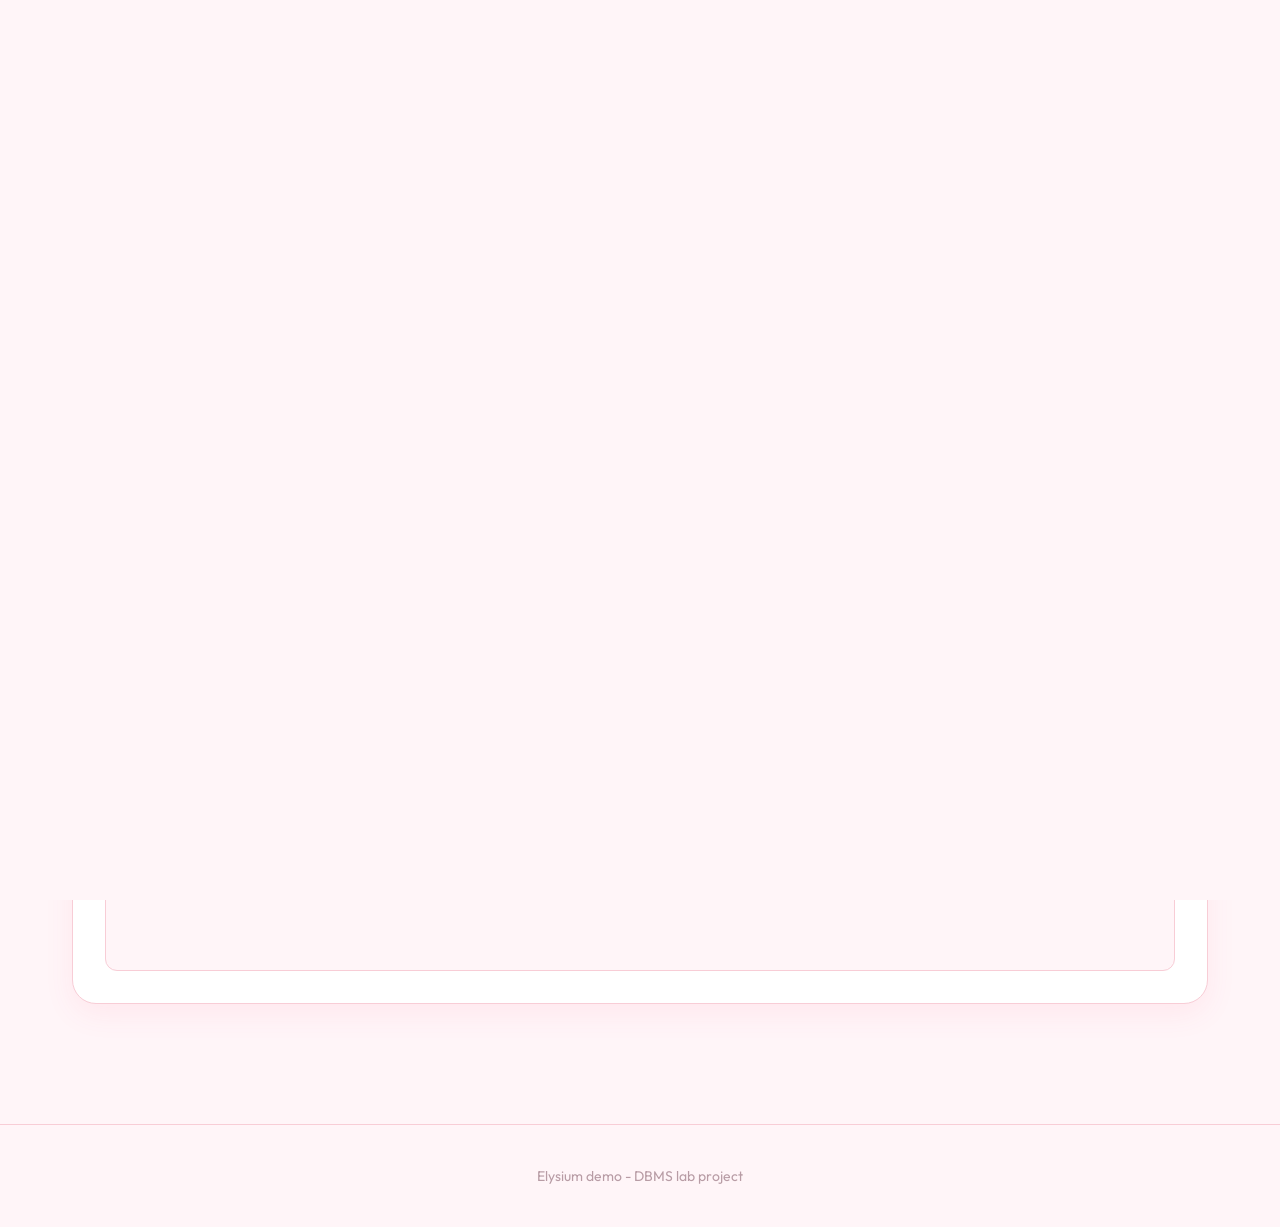
==== commit c8f3fa62: "Updated Front End" ====
--- a/frontend/admin.html
+++ b/frontend/admin.html
@@ -1,73 +1,89 @@
 <!doctype html>
 <html lang="en">
+
 <head>
-<meta charset="utf-8" />
-<meta name="viewport" content="width=device-width, initial-scale=1" />
-<title>Admin - Zomato District</title>
-<link href="https://fonts.googleapis.com/css2?family=Outfit:wght@300;400;500;600;700&display=swap" rel="stylesheet" />
-<link rel="stylesheet" href="css/style.css" />
+  <meta charset="utf-8" />
+  <meta name="viewport" content="width=device-width, initial-scale=1" />
+  <title>Admin - Elysium</title>
+  <link href="https://fonts.googleapis.com/css2?family=Outfit:wght@300;400;500;600;700&display=swap" rel="stylesheet" />
+  <link rel="stylesheet" href="css/style.css" />
 </head>
+
 <body>
+  <div id="preloader">
+    <div class="loader-logo">ELYSIUM</div>
+  </div>
 
-<header class="site-header">
-  <div class="container">
-    <a href="index.html" class="logo">
-      <div class="logo-mark">Z</div>
-      <div>Zomato <span class="logo-sub">District</span></div>
-    </a>
-    <nav class="site-nav">
-      <a href="index.html">Discover</a>
-      <a href="queries.html">Queries</a>
-      <a href="admin.html">Admin</a>
-      <a href="#">Saved</a>
-      <a href="#">Account</a>
-      <button class="theme-toggle" id="theme-toggle" aria-label="Toggle theme">
-        <svg id="theme-toggle-dark-icon" class="hidden" viewBox="0 0 20 20" xmlns="http://www.w3.org/2000/svg" fill="currentColor"><path d="M17.293 13.293A8 8 0 016.707 2.707a8.001 8.001 0 1010.586 10.586z"></path></svg>
-        <svg id="theme-toggle-light-icon" class="hidden" viewBox="0 0 20 20" xmlns="http://www.w3.org/2000/svg" fill="currentColor"><path d="M10 2a1 1 0 011 1v1a1 1 0 11-2 0V3a1 1 0 011-1zm4 8a4 4 0 11-8 0 4 4 0 018 0zm-.464 4.95l.707.707a1 1 0 001.414-1.414l-.707-.707a1 1 0 00-1.414 1.414zm2.12-10.607a1 1 0 010 1.414l-.706.707a1 1 0 11-1.414-1.414l.707-.707a1 1 0 011.414 0zM17 11a1 1 0 100-2h-1a1 1 0 100 2h1zm-7 4a1 1 0 011 1v1a1 1 0 11-2 0v-1a1 1 0 011-1zM5.05 6.464A1 1 0 106.465 5.05l-.708-.707a1 1 0 00-1.414 1.414l.707.707zm1.414 8.486l-.707.707a1 1 0 01-1.414-1.414l.707-.707a1 1 0 011.414 1.414zM4 11a1 1 0 100-2H3a1 1 0 000 2h1z" fill-rule="evenodd" clip-rule="evenodd"></path></svg>
-      </button>
-    </nav>
-  </div>
-</header>
 
-<main class="container">
-  <section class="queries-hero">
-    <h1>Admin <span class="accent">console.</span></h1>
-    <p>
-      Run <strong>any</strong> SQL statement against the live <code>zomato_district</code> database -
-      including <code>INSERT</code>, <code>UPDATE</code>, <code>DELETE</code>, and DDL.
-      Writes are committed immediately. Use with care.
-    </p>
-  </section>
+  <header class="site-header">
+    <div class="container">
+      <a href="index.html" class="logo">
+        <div class="logo-mark">E</div>
+        <div>Elysium</div>
+      </a>
+      <nav class="site-nav">
+        <a href="index.html">Discover</a>
+        <a href="presets.html">Presets</a>
+        <a href="queries.html">Queries</a>
+        <a href="admin.html">Admin</a>
+        <a href="#">Saved</a>
+        <a href="#">Account</a>
+        <button class="theme-toggle" id="theme-toggle" aria-label="Toggle theme">
+          <svg id="theme-toggle-dark-icon" class="hidden" viewBox="0 0 20 20" xmlns="http://www.w3.org/2000/svg"
+            fill="currentColor">
+            <path d="M17.293 13.293A8 8 0 016.707 2.707a8.001 8.001 0 1010.586 10.586z"></path>
+          </svg>
+          <svg id="theme-toggle-light-icon" class="hidden" viewBox="0 0 20 20" xmlns="http://www.w3.org/2000/svg"
+            fill="currentColor">
+            <path
+              d="M10 2a1 1 0 011 1v1a1 1 0 11-2 0V3a1 1 0 011-1zm4 8a4 4 0 11-8 0 4 4 0 018 0zm-.464 4.95l.707.707a1 1 0 001.414-1.414l-.707-.707a1 1 0 00-1.414 1.414zm2.12-10.607a1 1 0 010 1.414l-.706.707a1 1 0 11-1.414-1.414l.707-.707a1 1 0 011.414 0zM17 11a1 1 0 100-2h-1a1 1 0 100 2h1zm-7 4a1 1 0 011 1v1a1 1 0 11-2 0v-1a1 1 0 011-1zM5.05 6.464A1 1 0 106.465 5.05l-.708-.707a1 1 0 00-1.414 1.414l.707.707zm1.414 8.486l-.707.707a1 1 0 01-1.414-1.414l.707-.707a1 1 0 011.414 1.414zM4 11a1 1 0 100-2H3a1 1 0 000 2h1z"
+              fill-rule="evenodd" clip-rule="evenodd"></path>
+          </svg>
+        </button>
+      </nav>
+    </div>
+  </header>
 
-  <div class="queries-wrap">
-    <section class="editor-panel" style="grid-column: 1 / -1;">
-      <label class="panel-label" for="sqlEditor">SQL</label>
-      <textarea id="sqlEditor" class="sql-editor" spellcheck="false"
-        placeholder="UPDATE Event SET seats_available = 200 WHERE event_id = 1;"></textarea>
+  <main class="container">
+    <section class="queries-hero">
+      <h1>Admin <span class="accent">console.</span></h1>
+      <p>
+        Run <strong>any</strong> SQL statement against the live <code>elysium</code> database -
+        including <code>INSERT</code>, <code>UPDATE</code>, <code>DELETE</code>, and DDL.
+        Writes are committed immediately. Use with care.
+      </p>
+    </section>
 
-      <div class="editor-actions">
-        <button id="runBtn" class="btn btn-primary">Run query</button>
-        <button id="clearBtn" class="btn btn-ghost">Clear</button>
-        <span id="statusLine" class="status-line"></span>
-      </div>
+    <div class="queries-wrap">
+      <section class="editor-panel" style="grid-column: 1 / -1;">
+        <label class="panel-label" for="sqlEditor">SQL</label>
+        <textarea id="sqlEditor" class="sql-editor" spellcheck="false"
+          placeholder="UPDATE Event SET seats_available = 200 WHERE event_id = 1;"></textarea>
 
-      <div id="errorBox" class="notice warn hidden" style="margin-top: 14px;"></div>
+        <div class="editor-actions">
+          <button id="runBtn" class="btn btn-primary">Run query</button>
+          <button id="clearBtn" class="btn btn-ghost">Clear</button>
+          <span id="statusLine" class="status-line"></span>
+        </div>
 
-      <div class="results-wrap">
-        <h2>Results</h2>
-        <div id="resultsRoot" class="results-root">
-          <div class="results-empty">Run a query to see results here.</div>
+        <div id="errorBox" class="notice warn hidden" style="margin-top: 14px;"></div>
+
+        <div class="results-wrap">
+          <h2>Results</h2>
+          <div id="resultsRoot" class="results-root">
+            <div class="results-empty">Run a query to see results here.</div>
+          </div>
         </div>
-      </div>
-    </section>
-  </div>
-</main>
+      </section>
+    </div>
+  </main>
 
-<footer class="site-footer">
-  <div class="container">Zomato District demo - DBMS lab project</div>
-</footer>
+  <footer class="site-footer">
+    <div class="container">Elysium demo - DBMS lab project</div>
+  </footer>
 
-<script src="js/utils.js"></script>
-<script src="js/admin.js"></script>
+  <script src="js/utils.js"></script>
+  <script src="js/admin.js"></script>
 </body>
-</html>
+
+</html>
--- a/frontend/css/style.css
+++ b/frontend/css/style.css
@@ -1,15 +1,19 @@
 :root {
   /* Pastel Light Theme variables */
-  --bg: #fff5f8;       /* Very soft pastel pink */
-  --bg-elev: #ffffff;  /* White for cards */
+  --bg: #fff5f8;
+  /* Very soft pastel pink */
+  --bg-elev: #ffffff;
+  /* White for cards */
   --bg-elev-2: #ffeef2;
   --bg-elev-hover: #ffecf0;
   --border: #f8cdd6;
   --border-strong: #ffb3c6;
-  --text: #4a2b33;     /* Dark muted pink/brown */
+  --text: #4a2b33;
+  /* Dark muted pink/brown */
   --text-muted: #8b6b74;
   --text-dim: #b89ca5;
-  --red: #ff4d79;      /* Tasteful vibrant pink */
+  --red: #ff4d79;
+  /* Tasteful vibrant pink */
   --red-soft: #ff85a1;
   --red-ink: #ffe5ec;
   --radius: 24px;
@@ -37,9 +41,14 @@
   --glass-bg: rgba(20, 13, 16, 0.75);
 }
 
-* { box-sizing: border-box; margin: 0; padding: 0; }
-
-html, body {
+* {
+  box-sizing: border-box;
+  margin: 0;
+  padding: 0;
+}
+
+html,
+body {
   background: var(--bg);
   color: var(--text);
   font-family: 'Outfit', -apple-system, BlinkMacSystemFont, "Segoe UI", Roboto, sans-serif;
@@ -50,9 +59,26 @@
   transition: background-color 0.4s cubic-bezier(0.4, 0, 0.2, 1), color 0.4s cubic-bezier(0.4, 0, 0.2, 1);
 }
 
-a { color: inherit; text-decoration: none; transition: color 0.3s; }
-button { font: inherit; color: inherit; cursor: pointer; border: none; background: none; }
-input, select, textarea { font: inherit; color: inherit; }
+a {
+  color: inherit;
+  text-decoration: none;
+  transition: color 0.3s;
+}
+
+button {
+  font: inherit;
+  color: inherit;
+  cursor: pointer;
+  border: none;
+  background: none;
+}
+
+input,
+select,
+textarea {
+  font: inherit;
+  color: inherit;
+}
 
 /* ---------- layout ---------- */
 .container {
@@ -88,6 +114,7 @@
   letter-spacing: -0.01em;
   transition: transform 0.3s;
 }
+
 .logo:hover {
   transform: scale(1.02);
 }
@@ -104,24 +131,59 @@
   font-size: 18px;
   box-shadow: 0 4px 14px rgba(255, 77, 121, 0.3);
 }
-.logo-sub { color: var(--text-muted); font-weight: 500; font-size: 16px; }
-
-.site-nav { display: flex; gap: 32px; font-size: 15px; font-weight: 500; color: var(--text-muted); align-items: center; }
-.site-nav a:hover { color: var(--red); transform: translateY(-1px); }
-.site-nav a { transition: all 0.2s cubic-bezier(0.4, 0, 0.2, 1); }
+
+.logo-sub {
+  color: var(--text-muted);
+  font-weight: 500;
+  font-size: 16px;
+}
+
+.site-nav {
+  display: flex;
+  gap: 32px;
+  font-size: 15px;
+  font-weight: 500;
+  color: var(--text-muted);
+  align-items: center;
+}
+
+.site-nav a:hover {
+  color: var(--red);
+  transform: translateY(-1px);
+}
+
+.site-nav a {
+  transition: all 0.2s cubic-bezier(0.4, 0, 0.2, 1);
+}
 
 /* Theme Toggle */
 .theme-toggle {
-    width: 36px; height: 36px;
-    display: flex; align-items: center; justify-content: center;
-    border-radius: 50%;
-    background: var(--bg-elev-2);
-    color: var(--red);
-    transition: all 0.3s cubic-bezier(0.4, 0, 0.2, 1);
-}
-.theme-toggle:hover { background: var(--red); color: white; transform: rotate(15deg) scale(1.1); box-shadow: 0 4px 12px rgba(255,77,121,0.2); }
-.theme-toggle svg { width: 18px; height: 18px; }
-.hidden { display: none !important; }
+  width: 36px;
+  height: 36px;
+  display: flex;
+  align-items: center;
+  justify-content: center;
+  border-radius: 50%;
+  background: var(--bg-elev-2);
+  color: var(--red);
+  transition: all 0.3s cubic-bezier(0.4, 0, 0.2, 1);
+}
+
+.theme-toggle:hover {
+  background: var(--red);
+  color: white;
+  transform: rotate(15deg) scale(1.1);
+  box-shadow: 0 4px 12px rgba(255, 77, 121, 0.2);
+}
+
+.theme-toggle svg {
+  width: 18px;
+  height: 18px;
+}
+
+.hidden {
+  display: none !important;
+}
 
 .site-footer {
   border-top: 1px solid var(--border);
@@ -137,12 +199,22 @@
   padding: 100px 0 80px;
   text-align: center;
   border-bottom: 1px solid var(--border);
-  display: flex; flex-direction: column; align-items: center;
+  display: flex;
+  flex-direction: column;
+  align-items: center;
   animation: fadeUp 0.8s cubic-bezier(0.16, 1, 0.3, 1) forwards;
 }
+
 @keyframes fadeUp {
-  from { opacity: 0; transform: translateY(20px); }
-  to { opacity: 1; transform: translateY(0); }
+  from {
+    opacity: 0;
+    transform: translateY(20px);
+  }
+
+  to {
+    opacity: 1;
+    transform: translateY(0);
+  }
 }
 
 .hero h1 {
@@ -152,12 +224,15 @@
   margin-bottom: 20px;
   line-height: 1.1;
 }
-.hero h1 .accent { 
+
+.hero h1 .accent {
   background: linear-gradient(135deg, var(--red), var(--red-soft));
   -webkit-background-clip: text;
+  background-clip: text;
   -webkit-text-fill-color: transparent;
   display: inline-block;
 }
+
 .hero p {
   color: var(--text-muted);
   font-size: 18px;
@@ -173,33 +248,45 @@
   gap: 16px;
   margin-top: 48px;
   justify-content: center;
-  max-width: 860px; width: 100%;
-}
+  max-width: 860px;
+  width: 100%;
+}
+
 .filters input,
 .filters select {
   background: var(--bg-elev);
   border: 1px solid var(--border);
-  border-radius: 100px; /* Pillow corners */
+  border-radius: 100px;
+  /* Pillow corners */
   padding: 14px 24px;
   color: var(--text);
   min-width: 200px;
   transition: all 0.3s cubic-bezier(0.4, 0, 0.2, 1);
-  box-shadow: 0 4px 12px rgba(0,0,0,0.02);
-  font-weight: 500;
-}
+  box-shadow: 0 4px 12px rgba(0, 0, 0, 0.02);
+  font-weight: 500;
+}
+
 .filters input:hover,
 .filters select:hover {
   border-color: var(--border-strong);
-  box-shadow: 0 6px 16px rgba(0,0,0,0.04);
-}
+  box-shadow: 0 6px 16px rgba(0, 0, 0, 0.04);
+}
+
 .filters input:focus,
 .filters select:focus {
   outline: none;
   border-color: var(--red);
   box-shadow: 0 0 0 3px var(--red-ink);
 }
-.filters input::placeholder { color: var(--text-dim); }
-.filters .search-box { flex: 1; min-width: 280px; }
+
+.filters input::placeholder {
+  color: var(--text-dim);
+}
+
+.filters .search-box {
+  flex: 1;
+  min-width: 280px;
+}
 
 /* ---------- event grid ---------- */
 .section-title {
@@ -209,6 +296,7 @@
   letter-spacing: -0.01em;
   text-align: center;
 }
+
 .section-title .count {
   color: var(--text-dim);
   font-weight: 500;
@@ -236,11 +324,13 @@
   cursor: pointer;
   box-shadow: var(--shadow);
 }
+
 .event-card:hover {
   border-color: var(--red-soft);
   transform: translateY(-8px) scale(1.01);
   box-shadow: var(--shadow-hover);
 }
+
 .event-card .cover {
   height: 180px;
   background: linear-gradient(135deg, var(--bg-elev-2) 0%, var(--bg) 100%);
@@ -255,17 +345,23 @@
   text-transform: uppercase;
   transition: background 0.4s;
 }
+
 .event-card:hover .cover {
   background: linear-gradient(135deg, var(--red-ink) 0%, var(--bg-elev-2) 100%);
   color: var(--red);
 }
+
 .event-card .cover::before {
   content: "";
-  position: absolute; inset: 0;
+  position: absolute;
+  inset: 0;
   background: radial-gradient(circle at 50% 50%, rgba(255, 77, 121, 0.1), transparent 70%);
 }
+
 .event-card .cover .cat-badge {
-  position: absolute; top: 16px; left: 16px;
+  position: absolute;
+  top: 16px;
+  left: 16px;
   background: var(--glass-bg);
   backdrop-filter: blur(8px);
   color: var(--text);
@@ -275,17 +371,20 @@
   font-weight: 600;
   border: 1px solid var(--border);
   text-transform: none;
-  box-shadow: 0 4px 10px rgba(0,0,0,0.05);
-}
+  box-shadow: 0 4px 10px rgba(0, 0, 0, 0.05);
+}
+
 .event-card .cover .age-badge {
-  position: absolute; top: 16px; right: 16px;
+  position: absolute;
+  top: 16px;
+  right: 16px;
   background: var(--red);
   color: white;
   padding: 4px 10px;
   border-radius: 100px;
   font-size: 11px;
   font-weight: 700;
-  box-shadow: 0 4px 10px rgba(255,77,121,0.3);
+  box-shadow: 0 4px 10px rgba(255, 77, 121, 0.3);
 }
 
 .event-card .body {
@@ -295,12 +394,14 @@
   flex-direction: column;
   gap: 12px;
 }
+
 .event-card h3 {
   font-size: 20px;
   font-weight: 700;
   letter-spacing: -0.01em;
   line-height: 1.3;
 }
+
 .event-card .meta {
   color: var(--text-muted);
   font-size: 14px;
@@ -308,8 +409,16 @@
   flex-wrap: wrap;
   gap: 8px 12px;
 }
-.event-card .meta span { display: inline-flex; align-items: center; gap: 6px; }
-.event-card .meta .dot { color: var(--border-strong); }
+
+.event-card .meta span {
+  display: inline-flex;
+  align-items: center;
+  gap: 6px;
+}
+
+.event-card .meta .dot {
+  color: var(--border-strong);
+}
 
 .event-card .foot {
   margin-top: auto;
@@ -319,12 +428,20 @@
   align-items: center;
   border-top: 1px solid var(--border);
 }
+
 .event-card .price {
   color: var(--text);
   font-weight: 800;
   font-size: 18px;
 }
-.event-card .price .from { color: var(--text-dim); font-weight: 500; font-size: 12px; text-transform: uppercase; }
+
+.event-card .price .from {
+  color: var(--text-dim);
+  font-weight: 500;
+  font-size: 12px;
+  text-transform: uppercase;
+}
+
 .event-card .seats {
   font-size: 13px;
   font-weight: 500;
@@ -333,7 +450,11 @@
   padding: 4px 10px;
   border-radius: 6px;
 }
-.event-card .seats.low { color: var(--red); background: var(--red-ink); }
+
+.event-card .seats.low {
+  color: var(--red);
+  background: var(--red-ink);
+}
 
 .empty-state {
   padding: 100px 20px;
@@ -353,7 +474,12 @@
   gap: 48px;
   margin-top: 60px;
 }
-@media (max-width: 900px) { .event-detail { grid-template-columns: 1fr; } }
+
+@media (max-width: 900px) {
+  .event-detail {
+    grid-template-columns: 1fr;
+  }
+}
 
 .detail-main h1 {
   font-size: clamp(32px, 4vw, 48px);
@@ -362,12 +488,14 @@
   margin-bottom: 20px;
   line-height: 1.2;
 }
+
 .detail-main .chips {
   display: flex;
   gap: 10px;
   flex-wrap: wrap;
   margin-bottom: 32px;
 }
+
 .chip {
   display: inline-flex;
   align-items: center;
@@ -380,6 +508,7 @@
   font-weight: 600;
   color: var(--text-muted);
 }
+
 .chip.red {
   background: var(--red-ink);
   border-color: var(--red-soft);
@@ -394,6 +523,7 @@
   margin-bottom: 32px;
   box-shadow: var(--shadow);
 }
+
 .detail-main .about h2 {
   font-size: 16px;
   font-weight: 700;
@@ -402,7 +532,12 @@
   color: var(--red);
   margin-bottom: 16px;
 }
-.detail-main .about p { color: var(--text); line-height: 1.8; font-size: 17px; }
+
+.detail-main .about p {
+  color: var(--text);
+  line-height: 1.8;
+  font-size: 17px;
+}
 
 .info-grid {
   display: grid;
@@ -412,6 +547,7 @@
   padding-top: 24px;
   border-top: 1px solid var(--border);
 }
+
 .info-grid div .label {
   display: block;
   color: var(--text-dim);
@@ -421,9 +557,19 @@
   letter-spacing: 0.08em;
   margin-bottom: 6px;
 }
-.info-grid div .value { color: var(--text); font-size: 16px; font-weight: 500; }
-
-.lineup-list { display: flex; flex-direction: column; gap: 12px; }
+
+.info-grid div .value {
+  color: var(--text);
+  font-size: 16px;
+  font-weight: 500;
+}
+
+.lineup-list {
+  display: flex;
+  flex-direction: column;
+  gap: 12px;
+}
+
 .lineup-item {
   display: flex;
   align-items: center;
@@ -434,11 +580,32 @@
   border-radius: var(--radius-sm);
   transition: all 0.3s;
 }
-.lineup-item:hover { border-color: var(--border-strong); transform: translateX(4px); }
-.lineup-item .name { font-weight: 600; font-size: 16px; }
-.lineup-item .type { color: var(--red); font-size: 13px; font-weight: 500; padding: 4px 10px; background: var(--red-ink); border-radius: 100px; }
-
-.reviews-list { display: flex; flex-direction: column; gap: 16px; }
+
+.lineup-item:hover {
+  border-color: var(--border-strong);
+  transform: translateX(4px);
+}
+
+.lineup-item .name {
+  font-weight: 600;
+  font-size: 16px;
+}
+
+.lineup-item .type {
+  color: var(--red);
+  font-size: 13px;
+  font-weight: 500;
+  padding: 4px 10px;
+  background: var(--red-ink);
+  border-radius: 100px;
+}
+
+.reviews-list {
+  display: flex;
+  flex-direction: column;
+  gap: 16px;
+}
+
 .review-item {
   background: var(--bg-elev);
   border: 1px solid var(--border);
@@ -446,18 +613,45 @@
   border-radius: var(--radius-sm);
   transition: all 0.3s;
 }
-.review-item:hover { border-color: var(--border-strong); box-shadow: 0 8px 24px rgba(0,0,0,0.03); }
+
+.review-item:hover {
+  border-color: var(--border-strong);
+  box-shadow: 0 8px 24px rgba(0, 0, 0, 0.03);
+}
+
 .review-item .head {
   display: flex;
   justify-content: space-between;
   align-items: center;
   margin-bottom: 12px;
 }
-.review-item .reviewer { font-weight: 600; font-size: 16px; }
-.review-item .date { color: var(--text-dim); font-size: 13px; font-weight: 500; }
-.review-item .stars { color: var(--red); letter-spacing: 4px; font-size: 16px; }
-.review-item .stars .off { color: var(--border-strong); }
-.review-item p { color: var(--text-muted); font-size: 15px; line-height: 1.6; }
+
+.review-item .reviewer {
+  font-weight: 600;
+  font-size: 16px;
+}
+
+.review-item .date {
+  color: var(--text-dim);
+  font-size: 13px;
+  font-weight: 500;
+}
+
+.review-item .stars {
+  color: var(--red);
+  letter-spacing: 4px;
+  font-size: 16px;
+}
+
+.review-item .stars .off {
+  color: var(--border-strong);
+}
+
+.review-item p {
+  color: var(--text-muted);
+  font-size: 15px;
+  line-height: 1.6;
+}
 
 /* side panel */
 .detail-side {
@@ -470,18 +664,27 @@
   padding: 32px;
   box-shadow: var(--shadow);
 }
+
 .detail-side .price-block {
   padding-bottom: 20px;
   border-bottom: 1px solid var(--border);
   margin-bottom: 20px;
 }
+
 .detail-side .price-big {
   font-size: 40px;
   font-weight: 800;
   letter-spacing: -0.02em;
   color: var(--red);
 }
-.detail-side .price-big .unit { color: var(--text-muted); font-size: 15px; font-weight: 500; margin-left: 6px; }
+
+.detail-side .price-big .unit {
+  color: var(--text-muted);
+  font-size: 15px;
+  font-weight: 500;
+  margin-left: 6px;
+}
+
 .detail-side .side-row {
   display: flex;
   justify-content: space-between;
@@ -490,10 +693,21 @@
   padding: 10px 0;
   border-bottom: 1px dashed var(--border);
 }
-.detail-side .side-row:last-of-type { border-bottom: none; }
-.detail-side .side-row .v { color: var(--text); font-weight: 600; }
-
-.btn-row { display: flex; gap: 12px; margin-top: 24px; }
+
+.detail-side .side-row:last-of-type {
+  border-bottom: none;
+}
+
+.detail-side .side-row .v {
+  color: var(--text);
+  font-weight: 600;
+}
+
+.btn-row {
+  display: flex;
+  gap: 12px;
+  margin-top: 24px;
+}
 
 .btn {
   display: inline-flex;
@@ -508,24 +722,40 @@
   transition: all 0.3s cubic-bezier(0.16, 1, 0.3, 1);
   border: 1px solid transparent;
 }
-.btn:active { transform: scale(0.96); }
+
+.btn:active {
+  transform: scale(0.96);
+}
+
 .btn-primary {
   background: linear-gradient(135deg, var(--red), var(--red-soft));
   color: white;
   flex: 1;
   box-shadow: 0 6px 20px rgba(255, 77, 121, 0.25);
 }
-.btn-primary:hover { 
-  transform: translateY(-2px); 
-  box-shadow: 0 8px 24px rgba(255, 77, 121, 0.35); 
-}
+
+.btn-primary:hover {
+  transform: translateY(-2px);
+  box-shadow: 0 8px 24px rgba(255, 77, 121, 0.35);
+}
+
 .btn-ghost {
   background: transparent;
   border: 1px solid var(--border-strong);
   color: var(--text);
 }
-.btn-ghost:hover { border-color: var(--red); color: var(--red); background: var(--red-ink); }
-.btn-ghost.active { background: var(--red-ink); border-color: var(--red); color: var(--red); }
+
+.btn-ghost:hover {
+  border-color: var(--red);
+  color: var(--red);
+  background: var(--red-ink);
+}
+
+.btn-ghost.active {
+  background: var(--red-ink);
+  border-color: var(--red);
+  color: var(--red);
+}
 
 /* ---------- booking page ---------- */
 .booking-wrap {
@@ -534,7 +764,12 @@
   gap: 40px;
   margin-top: 50px;
 }
-@media (max-width: 900px) { .booking-wrap { grid-template-columns: 1fr; } }
+
+@media (max-width: 900px) {
+  .booking-wrap {
+    grid-template-columns: 1fr;
+  }
+}
 
 .panel {
   background: var(--bg-elev);
@@ -543,6 +778,7 @@
   padding: 40px;
   box-shadow: var(--shadow);
 }
+
 .panel h2 {
   font-size: 16px;
   font-weight: 700;
@@ -555,6 +791,7 @@
 .form-row {
   margin-bottom: 24px;
 }
+
 .form-row label {
   display: block;
   font-size: 13px;
@@ -564,6 +801,7 @@
   letter-spacing: 0.08em;
   margin-bottom: 10px;
 }
+
 .counter {
   display: inline-flex;
   align-items: center;
@@ -573,6 +811,7 @@
   overflow: hidden;
   background: var(--bg-elev);
 }
+
 .counter button {
   width: 52px;
   height: 52px;
@@ -582,8 +821,17 @@
   border-right: 1px solid var(--border);
   transition: all 0.2s;
 }
-.counter button:last-child { border-left: 1px solid var(--border); border-right: none; }
-.counter button:hover { background: var(--red-ink); color: var(--red); }
+
+.counter button:last-child {
+  border-left: 1px solid var(--border);
+  border-right: none;
+}
+
+.counter button:hover {
+  background: var(--red-ink);
+  color: var(--red);
+}
+
 .counter .value {
   min-width: 64px;
   text-align: center;
@@ -591,20 +839,46 @@
   font-size: 18px;
 }
 
-.offer-box { display: flex; gap: 12px; }
-.offer-box input { 
-  flex: 1; background: var(--bg-elev-2); border: 1px solid var(--border-strong); 
-  padding: 0 20px; height: 52px; border-radius: 100px; 
-  text-transform: uppercase; letter-spacing: 0.05em; font-weight: 600;
-}
-.offer-box input:focus { outline: none; border-color: var(--red); box-shadow: 0 0 0 3px var(--red-ink); }
-.offer-box button { 
-  height: 52px; padding: 0 24px; border-radius: 100px; 
-  background: var(--bg-elev-2); border: 1px solid var(--border-strong); 
-  color: var(--text); font-weight: 700; font-size: 14px; 
+.offer-box {
+  display: flex;
+  gap: 12px;
+}
+
+.offer-box input {
+  flex: 1;
+  background: var(--bg-elev-2);
+  border: 1px solid var(--border-strong);
+  padding: 0 20px;
+  height: 52px;
+  border-radius: 100px;
+  text-transform: uppercase;
+  letter-spacing: 0.05em;
+  font-weight: 600;
+}
+
+.offer-box input:focus {
+  outline: none;
+  border-color: var(--red);
+  box-shadow: 0 0 0 3px var(--red-ink);
+}
+
+.offer-box button {
+  height: 52px;
+  padding: 0 24px;
+  border-radius: 100px;
+  background: var(--bg-elev-2);
+  border: 1px solid var(--border-strong);
+  color: var(--text);
+  font-weight: 700;
+  font-size: 14px;
   transition: all 0.3s;
 }
-.offer-box button:hover { border-color: var(--red); color: var(--red); background: var(--red-ink); }
+
+.offer-box button:hover {
+  border-color: var(--red);
+  color: var(--red);
+  background: var(--red-ink);
+}
 
 .select {
   width: 100%;
@@ -617,7 +891,12 @@
   font-weight: 500;
   transition: border-color 0.3s;
 }
-.select:focus { outline: none; border-color: var(--red); box-shadow: 0 0 0 3px var(--red-ink); }
+
+.select:focus {
+  outline: none;
+  border-color: var(--red);
+  box-shadow: 0 0 0 3px var(--red-ink);
+}
 
 .notice {
   padding: 16px 20px;
@@ -626,16 +905,19 @@
   margin: 16px 0;
   font-weight: 500;
 }
+
 .notice.warn {
   background: var(--red-ink);
   border: 1px solid rgba(255, 77, 121, 0.3);
   color: var(--red);
 }
+
 .notice.info {
   background: var(--bg-elev-2);
   border: 1px solid var(--border);
   color: var(--text-muted);
 }
+
 .notice.ok {
   background: var(--red-ink);
   border: 1px solid rgba(255, 77, 121, 0.4);
@@ -650,7 +932,12 @@
   font-size: 15px;
   border-bottom: 1px dashed var(--border);
 }
-.summary-row.discount { color: var(--red); font-weight: 600; }
+
+.summary-row.discount {
+  color: var(--red);
+  font-weight: 600;
+}
+
 .summary-total {
   display: flex;
   justify-content: space-between;
@@ -672,9 +959,32 @@
   box-shadow: 0 10px 30px rgba(255, 77, 121, 0.1);
   animation: fadeUp 0.6s ease forwards;
 }
-.success-banner h3 { color: var(--red); font-size: 28px; font-weight: 800; margin-bottom: 12px; letter-spacing: -0.01em; }
-.success-banner p { color: var(--text-muted); font-size: 16px; margin-bottom: 8px; }
-.success-banner .code { color: var(--text); font-weight: 700; font-size: 20px; background: var(--bg-elev); padding: 4px 12px; border-radius: 8px; display: inline-block; margin-top: 10px; border: 1px dashed var(--red-soft); }
+
+.success-banner h3 {
+  color: var(--red);
+  font-size: 28px;
+  font-weight: 800;
+  margin-bottom: 12px;
+  letter-spacing: -0.01em;
+}
+
+.success-banner p {
+  color: var(--text-muted);
+  font-size: 16px;
+  margin-bottom: 8px;
+}
+
+.success-banner .code {
+  color: var(--text);
+  font-weight: 700;
+  font-size: 20px;
+  background: var(--bg-elev);
+  padding: 4px 12px;
+  border-radius: 8px;
+  display: inline-block;
+  margin-top: 10px;
+  border: 1px dashed var(--red-soft);
+}
 
 /* ---------- back link ---------- */
 .back-link {
@@ -691,13 +1001,32 @@
   border-radius: 100px;
   transition: all 0.3s;
 }
-.back-link:hover { color: var(--red); border-color: var(--red-soft); transform: translateX(-4px); }
+
+.back-link:hover {
+  color: var(--red);
+  border-color: var(--red-soft);
+  transform: translateX(-4px);
+}
 
 /* ---------- scrollbar polish ---------- */
-::-webkit-scrollbar { width: 12px; height: 12px; }
-::-webkit-scrollbar-track { background: var(--bg); }
-::-webkit-scrollbar-thumb { background: var(--border-strong); border-radius: 100px; border: 3px solid var(--bg); }
-::-webkit-scrollbar-thumb:hover { background: var(--red-soft); }
+::-webkit-scrollbar {
+  width: 12px;
+  height: 12px;
+}
+
+::-webkit-scrollbar-track {
+  background: var(--bg);
+}
+
+::-webkit-scrollbar-thumb {
+  background: var(--border-strong);
+  border-radius: 100px;
+  border: 3px solid var(--bg);
+}
+
+::-webkit-scrollbar-thumb:hover {
+  background: var(--red-soft);
+}
 
 /* ---------- queries page ---------- */
 .queries-hero {
@@ -706,17 +1035,21 @@
   margin-bottom: 40px;
   text-align: center;
 }
+
 .queries-hero h1 {
   font-size: clamp(36px, 4vw, 52px);
   letter-spacing: -0.02em;
   font-weight: 800;
   margin-bottom: 16px;
 }
-.queries-hero h1 .accent { 
+
+.queries-hero h1 .accent {
   background: linear-gradient(135deg, var(--red), var(--red-soft));
   -webkit-background-clip: text;
+  background-clip: text;
   -webkit-text-fill-color: transparent;
 }
+
 .queries-hero p {
   color: var(--text-muted);
   font-size: 16px;
@@ -724,6 +1057,7 @@
   margin: 0 auto 16px;
   line-height: 1.6;
 }
+
 .queries-hero code {
   background: var(--bg-elev-2);
   padding: 2px 8px;
@@ -736,12 +1070,15 @@
 
 .queries-wrap {
   display: grid;
-  grid-template-columns: 320px 1fr;
+  grid-template-columns: 240px 1fr;
   gap: 32px;
   margin-bottom: 80px;
 }
+
 @media (max-width: 960px) {
-  .queries-wrap { grid-template-columns: 1fr; }
+  .queries-wrap {
+    grid-template-columns: 1fr;
+  }
 }
 
 .preset-panel {
@@ -755,6 +1092,7 @@
   top: 100px;
   box-shadow: var(--shadow);
 }
+
 .preset-panel h2 {
   font-size: 14px;
   text-transform: uppercase;
@@ -763,8 +1101,20 @@
   color: var(--red);
   margin-bottom: 20px;
 }
-.preset-list { display: flex; flex-direction: column; gap: 16px; }
-.preset-loading { color: var(--text-dim); font-size: 14px; text-align: center; padding: 20px 0; }
+
+.preset-list {
+  display: flex;
+  flex-direction: column;
+  gap: 16px;
+}
+
+.preset-loading {
+  color: var(--text-dim);
+  font-size: 14px;
+  text-align: center;
+  padding: 20px 0;
+}
+
 .preset-group h3 {
   font-size: 12px;
   text-transform: uppercase;
@@ -773,6 +1123,7 @@
   margin-bottom: 8px;
   font-weight: 600;
 }
+
 .preset-btn {
   display: block;
   width: 100%;
@@ -787,6 +1138,7 @@
   margin-bottom: 6px;
   transition: all 0.2s cubic-bezier(0.16, 1, 0.3, 1);
 }
+
 .preset-btn:hover {
   background: var(--bg);
   border-color: var(--red-soft);
@@ -801,6 +1153,7 @@
   padding: 32px;
   box-shadow: var(--shadow);
 }
+
 .panel-label {
   display: block;
   font-size: 13px;
@@ -810,6 +1163,7 @@
   color: var(--text-muted);
   margin-bottom: 12px;
 }
+
 .sql-editor {
   width: 100%;
   min-height: 200px;
@@ -824,9 +1178,13 @@
   resize: vertical;
   outline: none;
   transition: all 0.3s;
-  box-shadow: inset 0 2px 6px rgba(0,0,0,0.02);
-}
-.sql-editor:focus { border-color: var(--red); box-shadow: inset 0 2px 6px rgba(0,0,0,0.02), 0 0 0 3px var(--red-ink); }
+  box-shadow: inset 0 2px 6px rgba(0, 0, 0, 0.02);
+}
+
+.sql-editor:focus {
+  border-color: var(--red);
+  box-shadow: inset 0 2px 6px rgba(0, 0, 0, 0.02), 0 0 0 3px var(--red-ink);
+}
 
 .editor-actions {
   display: flex;
@@ -834,6 +1192,7 @@
   gap: 16px;
   margin-top: 20px;
 }
+
 .status-line {
   color: var(--red);
   font-size: 13px;
@@ -841,7 +1200,10 @@
   font-weight: 500;
 }
 
-.results-wrap { margin-top: 40px; }
+.results-wrap {
+  margin-top: 40px;
+}
+
 .results-wrap h2 {
   font-size: 14px;
   text-transform: uppercase;
@@ -850,6 +1212,7 @@
   color: var(--text-muted);
   margin-bottom: 16px;
 }
+
 .results-root {
   background: var(--bg);
   border: 1px solid var(--border);
@@ -857,6 +1220,7 @@
   min-height: 160px;
   overflow: hidden;
 }
+
 .results-empty {
   color: var(--text-dim);
   font-size: 14px;
@@ -864,16 +1228,19 @@
   text-align: center;
   font-weight: 500;
 }
+
 .results-table-scroll {
   overflow: auto;
   max-height: 600px;
 }
+
 .results-table {
   width: 100%;
   border-collapse: collapse;
   font-family: ui-monospace, SFMono-Regular, Menlo, monospace;
   font-size: 13px;
 }
+
 .results-table th,
 .results-table td {
   text-align: left;
@@ -881,6 +1248,7 @@
   border-bottom: 1px solid var(--border);
   white-space: nowrap;
 }
+
 .results-table thead th {
   background: var(--bg-elev-2);
   position: sticky;
@@ -893,6 +1261,67 @@
   z-index: 1;
   border-bottom: 2px solid var(--border-strong);
 }
-.results-table tbody tr { transition: background 0.2s; }
-.results-table tbody tr:hover { background: var(--bg-elev); }
-.cell-null { color: var(--text-dim); font-style: italic; }
+
+.results-table tbody tr {
+  transition: background 0.2s;
+}
+
+.results-table tbody tr:hover {
+  background: var(--bg-elev);
+}
+
+.cell-null {
+  color: var(--text-dim);
+  font-style: italic;
+}
+
+/* ---------- Preloader ---------- */
+#preloader {
+  position: fixed;
+  inset: 0;
+  background: var(--bg);
+  z-index: 10000;
+  display: flex;
+  justify-content: center;
+  align-items: center;
+  transition: opacity 0.8s ease, visibility 0.8s;
+}
+
+#preloader.fade-out {
+  opacity: 0;
+  visibility: hidden;
+}
+
+.loader-logo {
+  font-size: clamp(32px, 5vw, 64px);
+  font-weight: 800;
+  letter-spacing: 0.1em;
+  color: var(--text);
+  animation: elysium-entrance 2.5s cubic-bezier(0.2, 0.8, 0.2, 1) forwards;
+}
+
+@keyframes elysium-entrance {
+  0% {
+    opacity: 0;
+    transform: scale(0.9);
+    filter: blur(10px);
+  }
+
+  30% {
+    opacity: 1;
+    transform: scale(1);
+    filter: blur(0px);
+  }
+
+  80% {
+    opacity: 1;
+    transform: scale(1);
+    filter: blur(0px);
+  }
+
+  100% {
+    opacity: 0;
+    transform: scale(1.1);
+    filter: blur(5px);
+  }
+}
